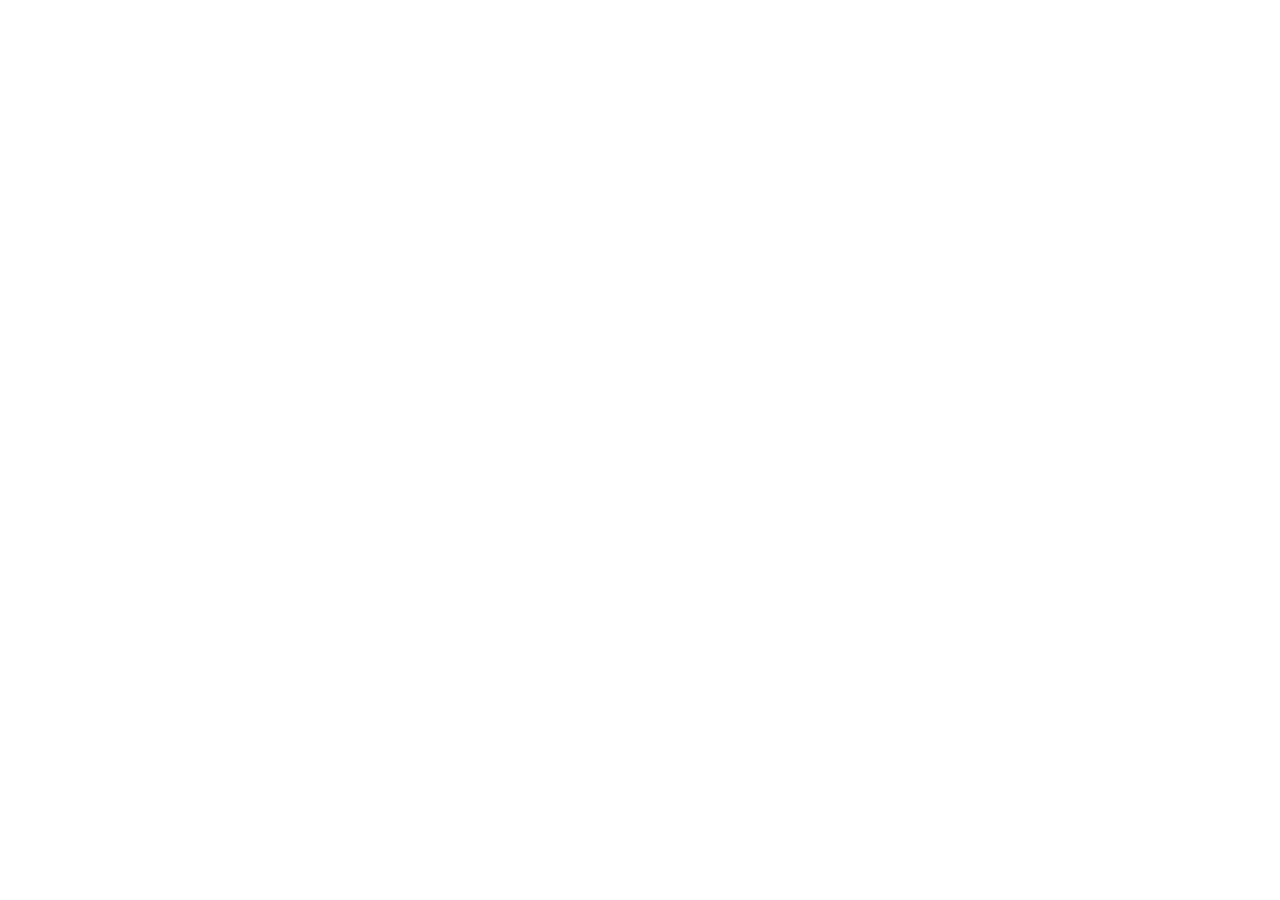
==== index.html @ f8de819e "Add files via upload" ====
<!doctype html>
<html lang="en">
  <head>
    <meta charset="UTF-8" />
    <meta name="viewport" content="width=device-width, initial-scale=1.0" />
    <meta name="theme-color" content="#351421" />
    <meta name="referrer" content="no-referrer" />
    <meta http-equiv="Content-Security-Policy" content="default-src 'self'; script-src 'self'; script-src-attr 'none'; style-src 'self' 'unsafe-inline'; img-src 'self' data: https://www.houseofchikankari.in https://lucknowichikan.com; connect-src 'self' https://noorang-tracking-api.rohitrajmeena864.chatgpt.site https://*.workers.dev; font-src 'self' data:; object-src 'none'; base-uri 'self'; form-action 'self'; frame-src 'none'; media-src 'none'; worker-src 'self'; manifest-src 'self'; upgrade-insecure-requests" />
    <meta name="description" content="NOORANG — premium ethnic wear with simple bundle pricing, free shipping and 14-day exchange support." />
    <meta name="color-scheme" content="light" />
    <meta name="apple-mobile-web-app-capable" content="yes" />
    <meta name="apple-mobile-web-app-status-bar-style" content="default" />
    <meta name="apple-mobile-web-app-title" content="NOORANG" />
    <meta property="og:type" content="website" />
    <meta property="og:title" content="NOORANG" />
    <meta property="og:description" content="Premium ethnic styles at simple bundle prices, with free shipping and 14-day exchange support." />
    <meta property="og:image" content="https://noorangofficial.github.io/Noorang/favicon.svg" />
    <meta property="og:url" content="https://noorangofficial.github.io/Noorang/" />
    <meta name="twitter:card" content="summary_large_image" />
    <title>NOORANG</title>
    <link rel="canonical" href="https://noorangofficial.github.io/Noorang/" />
    <link rel="icon" href="./favicon.svg" type="image/svg+xml" />
    <link rel="manifest" href="./manifest.webmanifest" />
    <link rel="preload" href="./hero-new-arrivals.webp" as="image" fetchpriority="high" />
    <script src="./security-guard.js"></script>
    <script src="./products-data.js"></script>
    <script src="./more-products-data.js"></script>
    <script src="./catalog-priority.js"></script>
    <script src="./tracking-config.js?v=2"></script>
    <script type="module" crossorigin src="./assets/entry-D2oOgf0o.js"></script>
    <link rel="stylesheet" crossorigin href="./assets/entry-BUBMx9mk.css">
    <link rel="stylesheet" href="./noorang-brand.css">
    <script defer src="./storefront-runtime.js?v=3"></script>
  </head>
  <body>
    <div id="root"></div>
  </body>
</html>
---- noorang-brand.css ----
.brand > span:first-child,
.brand > i:first-child {
  background: #f7eee7 url("./favicon.svg") center / cover no-repeat !important;
  border-color: transparent !important;
  color: transparent !important;
  box-shadow: 0 4px 14px rgba(53, 20, 33, 0.12);
}

.brand > b {
  letter-spacing: 0.16em !important;
}

.brand > small { display: none !important; }
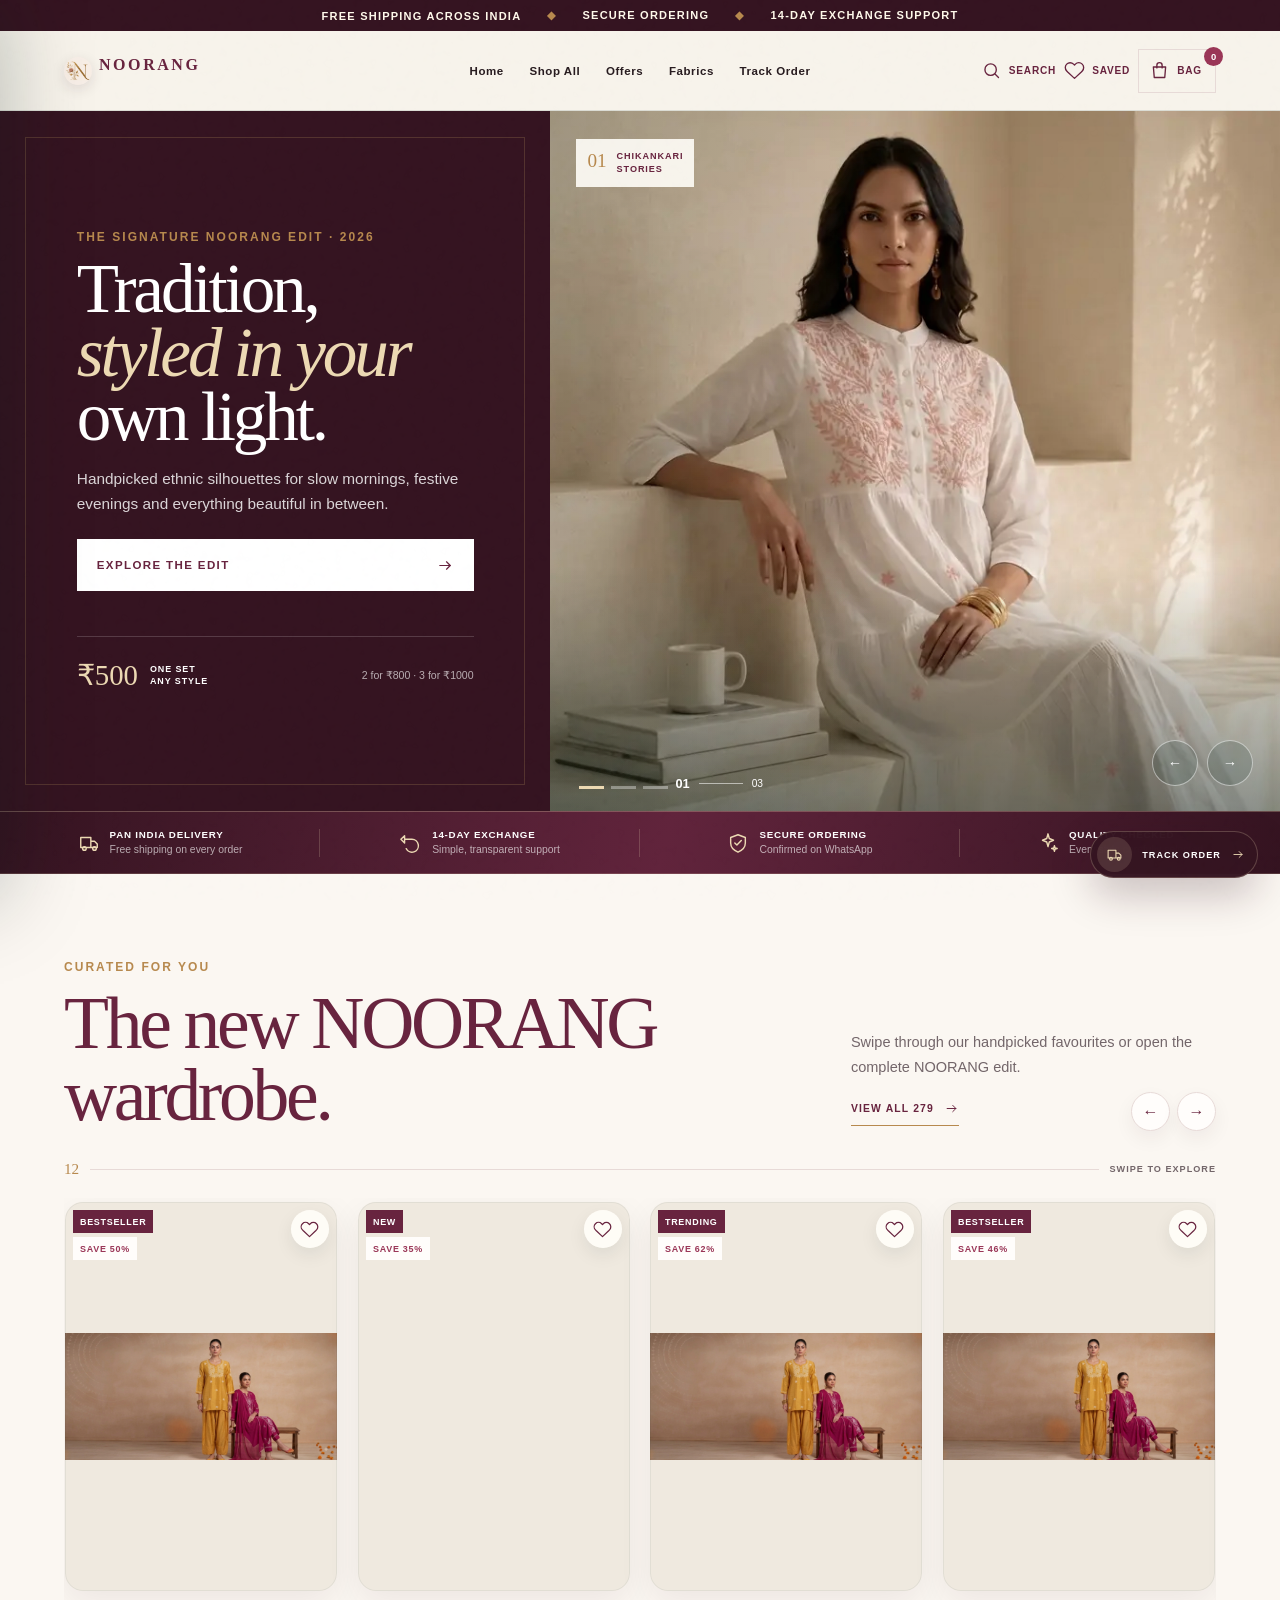
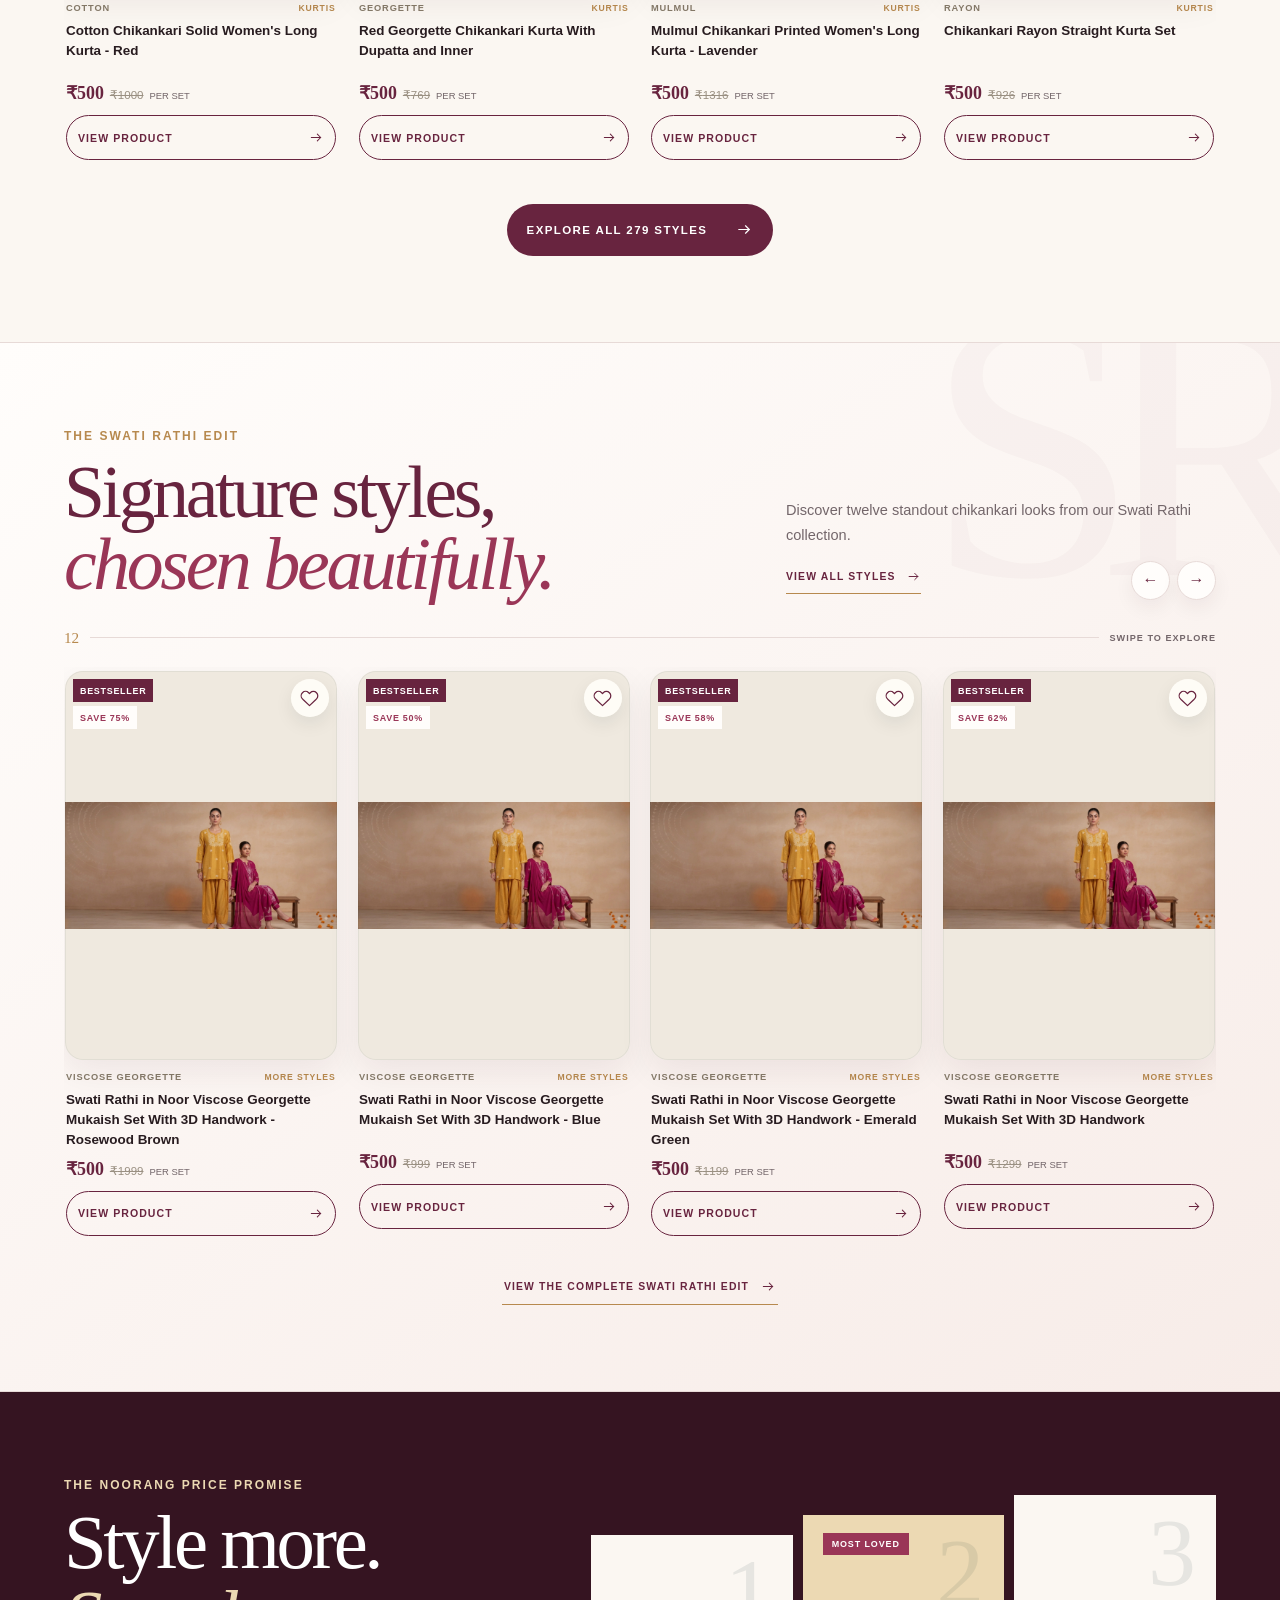
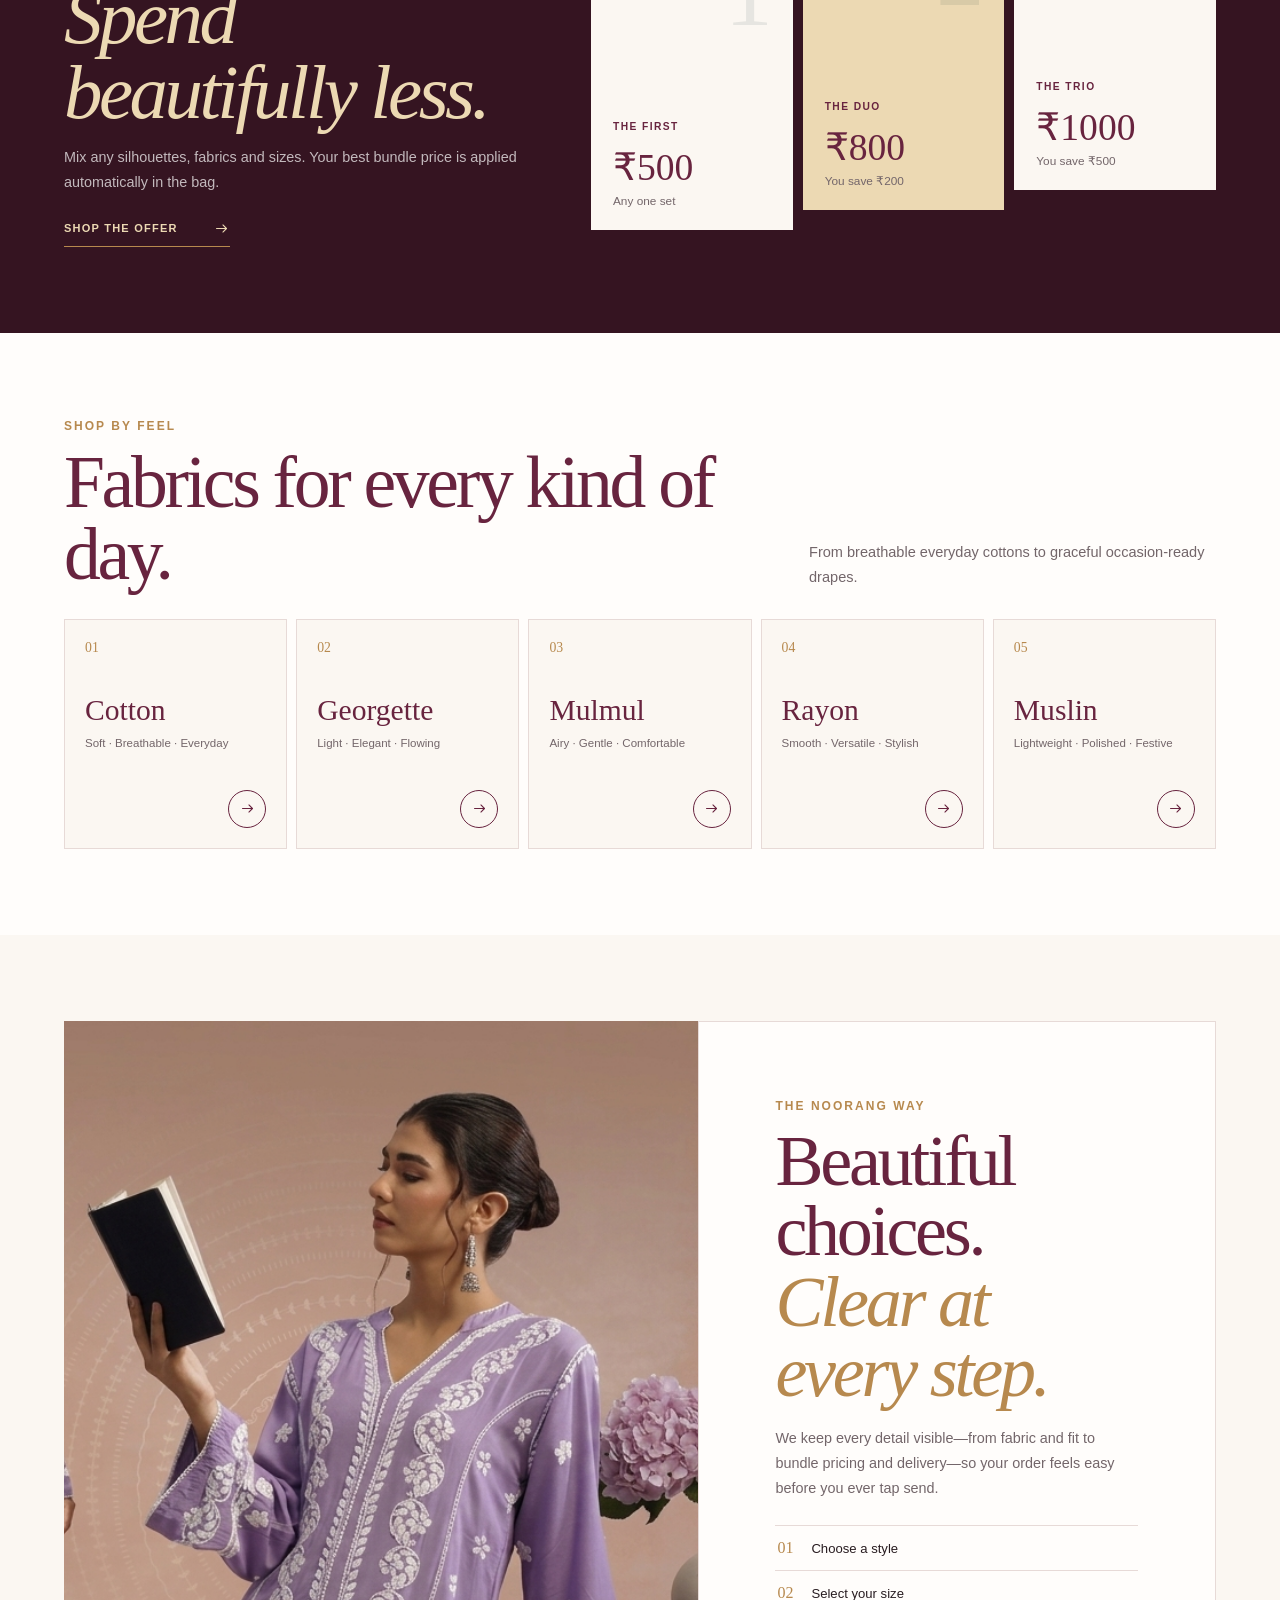
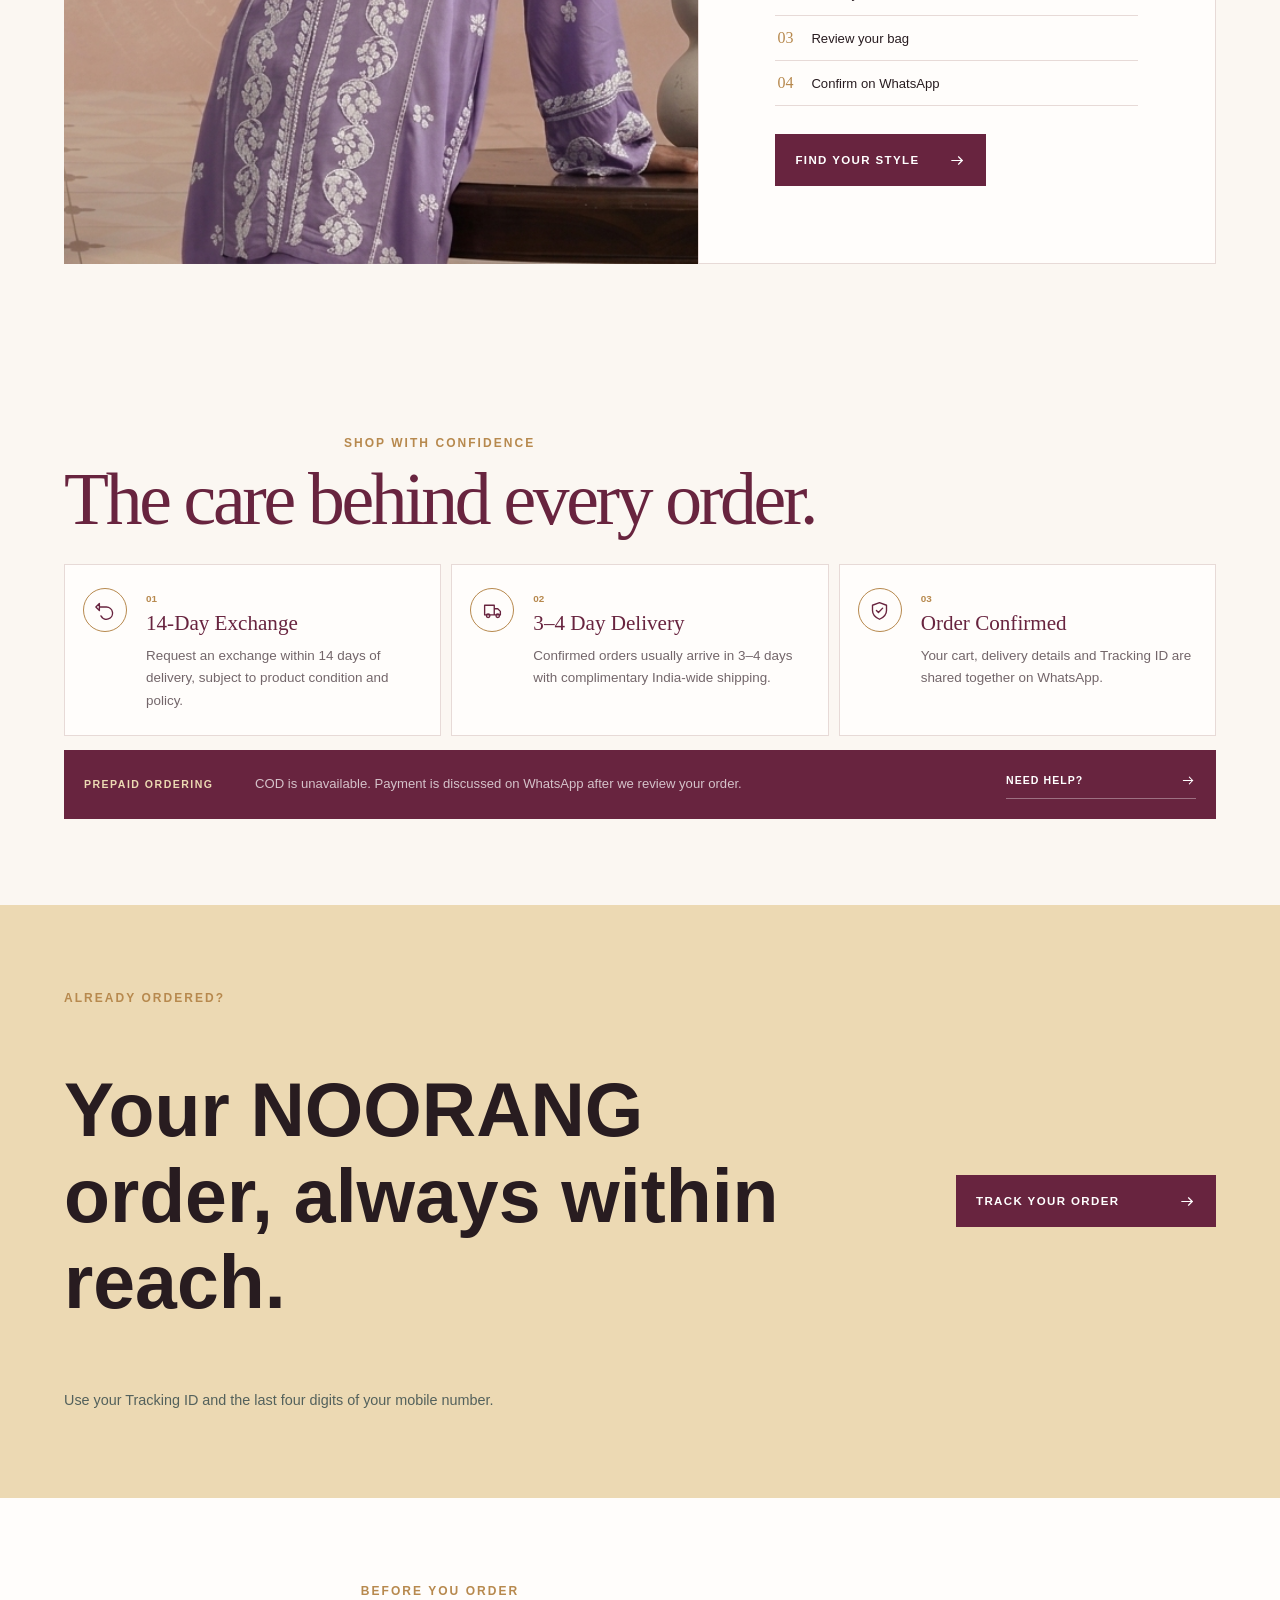
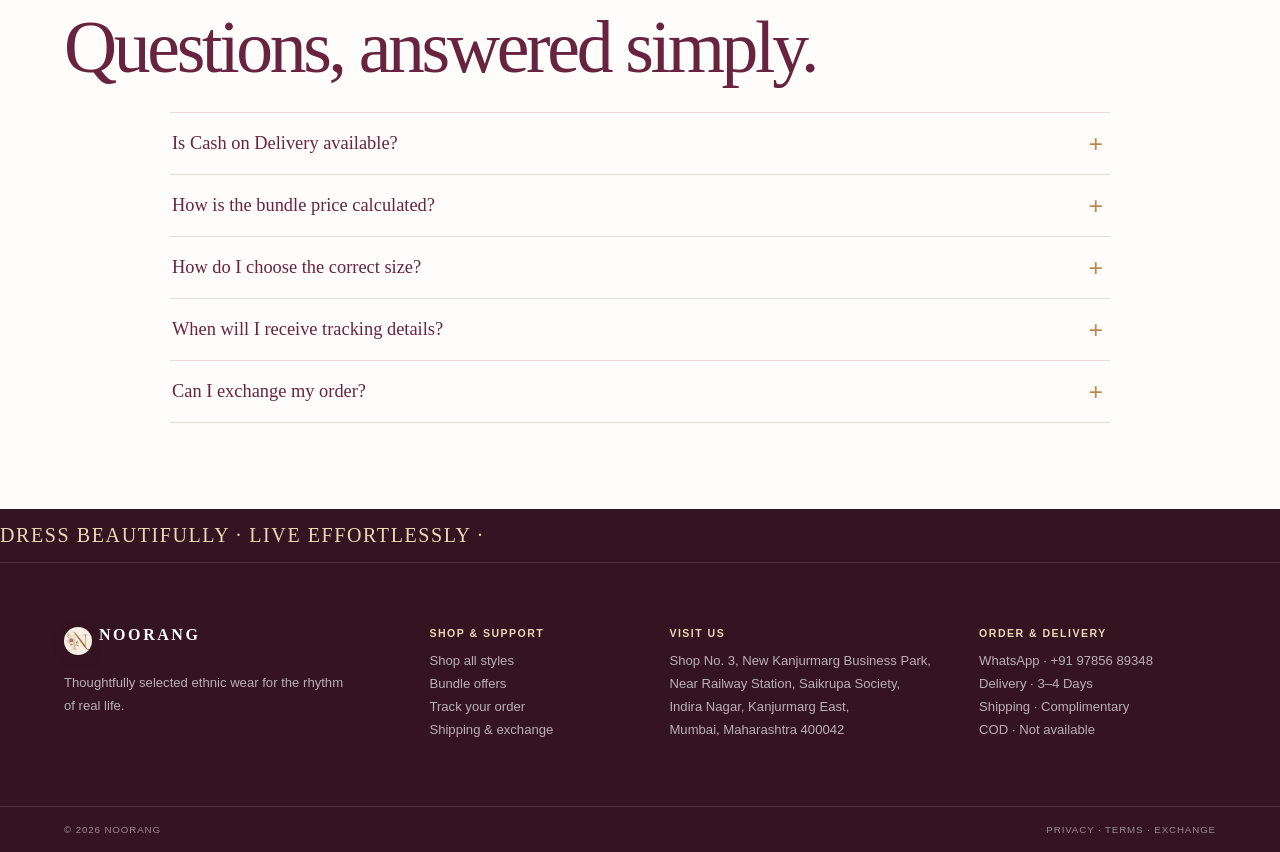
==== commit 4d109cb7: "Add files via upload" ====
--- a/index.html
+++ b/index.html
@@ -27,10 +27,10 @@
     <script src="./more-products-data.js"></script>
     <script src="./catalog-priority.js"></script>
     <script src="./tracking-config.js?v=2"></script>
-    <script type="module" crossorigin src="./assets/entry-D2oOgf0o.js"></script>
-    <link rel="stylesheet" crossorigin href="./assets/entry-BUBMx9mk.css">
+    <script type="module" crossorigin src="./entry-D2oOgf0o.js"></script>
+    <link rel="stylesheet" crossorigin href="./entry-BUBMx9mk.css">
     <link rel="stylesheet" href="./noorang-brand.css">
-    <script defer src="./storefront-runtime.js?v=3"></script>
+    <script defer src="./storefront-runtime.js?v=4"></script>
   </head>
   <body>
     <div id="root"></div>
--- a/entry-BUBMx9mk.css
+++ b/entry-BUBMx9mk.css
@@ -0,0 +1 @@
+:root{--ink:#281c20;--ink-soft:#73666a;--forest:#68243f;--forest-deep:#351421;--forest-light:#8b4861;--ivory:#fbf7f2;--ivory-deep:#f2e9e5;--paper:#fffdfb;--gold:#b7894e;--gold-light:#ecd9b3;--wine:#9a3657;--line:#e7dad7;--success:#3f745d;--shadow:0 24px 70px #35142121;--serif:"Iowan Old Style",Baskerville,"Palatino Linotype","Book Antiqua",Georgia,serif;--sans:Inter,"Avenir Next","Segoe UI",Roboto,Helvetica,Arial,sans-serif}*{box-sizing:border-box}html{scroll-behavior:smooth;scroll-padding-top:104px}body{background:var(--ivory);color:var(--ink);font-family:var(--sans);-webkit-font-smoothing:antialiased;margin:0;font-size:16px;overflow-x:hidden}body:before{content:"";pointer-events:none;opacity:.09;z-index:500;background-image:url("data:image/svg+xml,%3Csvg viewBox='0 0 120 120' xmlns='http://www.w3.org/2000/svg'%3E%3Cfilter id='n'%3E%3CfeTurbulence type='fractalNoise' baseFrequency='.85' numOctaves='2' stitchTiles='stitch'/%3E%3C/filter%3E%3Crect width='100%25' height='100%25' filter='url(%23n)' opacity='.08'/%3E%3C/svg%3E");position:fixed;inset:0}button,input,select,textarea{font:inherit}button,a,select{-webkit-tap-highlight-color:transparent;touch-action:manipulation}button{cursor:pointer}a{color:inherit;text-decoration:none}img{max-width:100%}.ui-icon{fill:none;stroke:currentColor;stroke-width:1.55px;stroke-linecap:round;stroke-linejoin:round;width:21px;height:21px}.eyebrow{color:var(--gold);letter-spacing:.17em;text-transform:uppercase;margin:0 0 13px;font-size:.75rem;font-weight:800}.announcement{background:var(--forest-deep);color:#fff9eb;letter-spacing:.11em;text-transform:uppercase;text-align:center;justify-content:center;align-items:center;min-height:31px;padding:5px 14px;font-size:.69rem;font-weight:700;display:flex}.announcement span:not(:first-child){display:none}.site-header{z-index:90;-webkit-backdrop-filter:blur(18px);backdrop-filter:blur(18px);background:#f7f3eaf2;border-bottom:1px solid #123a331f;grid-template-columns:1fr auto 1fr;align-items:center;height:68px;padding:0 13px;display:grid;position:sticky;top:0}.brand{width:max-content;color:var(--forest);grid-template-rows:auto auto;grid-template-columns:28px auto;justify-self:center;align-items:center;column-gap:7px;display:grid}.brand>span{border:1px solid var(--gold);width:28px;height:28px;font:400 1rem var(--serif);border-radius:50%;grid-row:1/3;place-items:center;display:grid}.brand>b{font:600 1rem/1 var(--serif);letter-spacing:.22em}.brand>small{letter-spacing:.27em;font-size:.41rem;font-weight:800;line-height:1.4}.desktop-nav{display:none}.header-actions{justify-self:end;align-items:center;gap:3px;display:flex}.header-icon{min-width:44px;min-height:44px;color:var(--forest);background:0 0;border:0;place-items:center;padding:0;display:grid;position:relative}.header-icon>span,.saved-button{display:none}.menu-button{justify-self:start}.bag-button>b,.saved-button>b{background:var(--wine);color:#fff;border-radius:999px;place-items:center;min-width:19px;height:19px;padding:0 4px;font-size:.59rem;display:grid;position:absolute;top:3px;right:0}.icon-close{border:1px solid var(--line);background:var(--paper);width:44px;height:44px;color:var(--forest);border-radius:50%;place-items:center;padding:0;font-size:1.75rem;line-height:1;display:grid;box-shadow:0 7px 22px #092c2717}.layer-shade{-webkit-backdrop-filter:blur(5px);backdrop-filter:blur(5px);background:#051a17b3;border:0;position:fixed;inset:0}.mobile-menu-panel{z-index:190;width:min(420px,92vw);height:100dvh;padding:23px 20px calc(22px + env(safe-area-inset-bottom));background:var(--ivory);flex-direction:column;transition:transform .34s cubic-bezier(.22,1,.36,1);display:flex;position:fixed;top:0;left:0;transform:translate(-105%);box-shadow:25px 0 80px #051a1740}.mobile-menu-panel.open{transform:none}.menu-shade{z-index:180}.menu-top{justify-content:space-between;align-items:center;display:flex}.menu-top .brand{justify-self:start;margin:0}.menu-kicker{color:var(--gold);letter-spacing:.16em;margin:54px 0 16px;font-size:.69rem;font-weight:800}.mobile-menu-panel nav{border-top:1px solid var(--line);display:grid}.mobile-menu-panel nav a{border-bottom:1px solid var(--line);min-height:60px;font:400 1.45rem var(--serif);justify-content:space-between;align-items:center;display:flex}.mobile-menu-panel nav a>b{font:700 .63rem var(--sans);color:#9c8f7d;letter-spacing:.12em}.menu-search{background:var(--forest);color:#fff;letter-spacing:.12em;border:0;justify-content:center;align-items:center;gap:11px;min-height:52px;margin-top:25px;font-size:.72rem;font-weight:800;display:flex}.menu-foot{color:var(--ink-soft);text-align:center;margin-top:auto;font-size:.72rem}.hero{background:var(--forest);min-height:680px;position:relative;overflow:hidden}.hero-visual{background:#8b7866;height:calc(100svh - 99px);min-height:630px;position:relative;overflow:hidden}.hero-slide{object-fit:cover;opacity:0;width:100%;height:100%;transition:opacity .75s,transform 5.6s;position:absolute;inset:0;transform:scale(1.04)}.hero-slide.active{opacity:1;transform:scale(1)}.hero-center{object-position:52% center}.hero-left{object-position:40% center}.hero-right{object-position:66% center}.hero-shade{background:linear-gradient(#041d190a 22%,#041d19d1 100%);position:absolute;inset:0}.hero-copy{z-index:3;color:#fff;position:absolute;bottom:49px;left:18px;right:18px}.hero-copy h1{font:400 clamp(2.65rem,12vw,4rem)/.93 var(--serif);letter-spacing:-.045em;margin:0}.hero-copy h1 em{color:var(--gold-light);font-weight:400}.hero-lead{color:#ffffffd1;max-width:480px;margin:18px 0 23px;font-size:.94rem;line-height:1.6}.primary-button{letter-spacing:.12em;text-transform:uppercase;background:0 0;border:1px solid #0000;justify-content:space-between;align-items:center;gap:28px;min-height:52px;padding:0 19px;font-size:.72rem;font-weight:800;display:inline-flex}.primary-button.light{color:var(--forest);background:#fff}.primary-button.dark{background:var(--forest);color:#fff}.primary-button .ui-icon{width:18px}.hero-price-note,.hero-arrow{display:none}.hero-dots{z-index:4;gap:7px;display:flex;position:absolute;bottom:22px;right:19px}.hero-dots button{background:#ffffff59;border:0;width:25px;height:3px;padding:0}.hero-dots button.active{background:var(--gold-light)}.hero-index,.hero-visual-label{display:none}.trust-strip{background:linear-gradient(105deg,var(--forest-deep),#61243c 52%,var(--forest-deep));color:#fff;border:0;grid-template-columns:repeat(4,minmax(0,1fr));margin:0;padding:14px 6px 13px;display:grid;position:relative}.trust-strip:before{content:"";pointer-events:none;border-top:1px solid #ecd9b347;border-bottom:1px solid #ecd9b32e;position:absolute;inset:0}.trust-strip article{text-align:center;flex-direction:column;justify-content:flex-start;align-items:center;gap:7px;min-width:0;padding:0 4px;display:flex;position:relative;border:0!important}.trust-strip article:not(:last-child):after{content:"";background:#ecd9b333;width:1px;position:absolute;top:5px;bottom:5px;right:0}.trust-strip .ui-icon{width:20px;height:20px;color:var(--gold-light);flex:none}.trust-strip b,.trust-strip span{display:block}.trust-strip b{letter-spacing:.08em;color:#fff;font-size:.56rem;line-height:1.25}.trust-strip span{color:#ffffffa3;margin-top:2px;font-size:.61rem;line-height:1.35}.tracking-access{background:var(--gold-light);gap:24px;display:grid}.tracking-access h2{max-width:760px;font-size:clamp(2.3rem,9vw,4.7rem)}.tracking-access>div>p:last-child{color:#53615c;max-width:630px;margin:17px 0 0;font-size:.9rem;line-height:1.7}.tracking-access .primary-button{background:var(--forest);color:#fff;width:100%}.catalog-intro{background:var(--forest-deep);color:#fff;grid-template-columns:1fr auto;align-content:end;gap:38px;min-height:330px;padding:54px clamp(18px,6vw,88px) 48px;display:grid;position:relative;overflow:hidden}.catalog-intro:after{content:"";pointer-events:none;border:1px solid #ecd9b32e;position:absolute;inset:22px}.catalog-back{z-index:2;color:var(--gold-light);letter-spacing:.12em;border-bottom:1px solid #ecd9b373;padding-bottom:5px;font-size:.61rem;font-weight:800;position:absolute;top:34px;left:clamp(18px,6vw,88px)}.catalog-intro>div{z-index:1;position:relative}.catalog-intro .eyebrow{color:var(--gold-light);margin-bottom:12px}.catalog-intro h1{font:400 clamp(2.6rem,5.7vw,5.7rem)/.91 var(--serif);letter-spacing:-.045em;margin:0}.catalog-intro h1 em{color:var(--gold-light);font-weight:400}.catalog-intro-note{background:#ffffff0a;border:1px solid #ecd9b33d;grid-template-columns:auto 1fr;align-items:center;gap:4px 13px;min-width:315px;padding:18px 20px;display:grid}.catalog-intro-note>b{font:400 3.15rem/.9 var(--serif);color:var(--gold-light);grid-row:1/3}.catalog-intro-note>span{letter-spacing:.1em;font-size:.58rem;font-weight:800;line-height:1.45}.catalog-intro-note>small{color:#ffffffad;letter-spacing:.05em;border-top:1px solid #ffffff24;grid-column:1/-1;margin-top:9px;padding-top:10px;font-size:.61rem}.section{padding:64px 13px}.section-heading{margin-bottom:29px;display:block}.section-heading h2,.offer h2,.editorial h2,.size-guide-sheet h2,.checkout-heading h2{font:400 clamp(2.25rem,10vw,4.6rem)/.98 var(--serif);letter-spacing:-.045em;color:var(--forest);margin:0}.section-heading>p{max-width:430px;color:var(--ink-soft);margin:14px 0 0;font-size:.91rem;line-height:1.7}.center-heading{text-align:center}.collection{background:var(--ivory)}.swati-collection{border-top:1px solid var(--line);border-bottom:1px solid var(--line);background:linear-gradient(145deg,var(--paper),#f7ece8);position:relative;overflow:hidden}.swati-collection:before{content:"SR";color:#68243f06;font:400 clamp(12rem,30vw,30rem)/1 var(--serif);letter-spacing:-.11em;pointer-events:none;position:absolute;top:-.23em;right:-.08em}.swati-collection>*{z-index:1;position:relative}.swati-collection .section-heading h2 em{color:var(--wine);font-weight:400}.swati-view-all{border-bottom:1px solid var(--gold);width:max-content;color:var(--forest);letter-spacing:.11em;align-items:center;gap:11px;margin:27px auto 0;padding:0 2px 7px;font-size:.65rem;font-weight:800;display:flex}.swati-view-all .ui-icon{width:16px;transition:transform .25s}.catalog-collection{padding-top:48px}.catalog-page .catalog-tools{position:sticky;top:76px}.home-collection-rule{color:var(--gold);align-items:center;gap:11px;margin:0 0 20px;display:flex}.home-collection-rule>span{font:400 .95rem var(--serif)}.home-collection-rule>i{background:var(--line);flex:1;height:1px}.home-collection-rule>b{letter-spacing:.11em;color:var(--ink-soft);font-size:.57rem}.collection-heading-aside{gap:13px;display:grid}.collection-heading-aside>p{max-width:430px;color:var(--ink-soft);margin:0;font-size:.91rem;line-height:1.7}.collection-controls{justify-content:space-between;align-items:center;gap:18px;display:flex}.collection-view-all{border-bottom:1px solid var(--gold);color:var(--forest);letter-spacing:.11em;white-space:nowrap;align-items:center;gap:10px;padding-bottom:6px;font-size:.65rem;font-weight:800;display:inline-flex}.collection-view-all .ui-icon{width:15px;transition:transform .25s}.rail-arrows{gap:7px;display:flex}.rail-arrows button{border:1px solid var(--line);background:var(--paper);width:39px;height:39px;color:var(--forest);border-radius:50%;place-items:center;padding:0;font-size:1rem;transition:transform .25s,background-color .25s,color .25s,border-color .25s;display:grid;box-shadow:0 8px 20px #3514210f}.catalog-tools{z-index:20;border:1px solid var(--line);background:#fffdf8f0;grid-template-columns:repeat(3,1fr);gap:8px;padding:9px;display:grid;position:relative;box-shadow:0 13px 38px #092c270f}.catalog-tools label{gap:6px;min-width:0;display:grid;position:relative}.catalog-tools .search-field{grid-column:1/-1}.catalog-tools label>span{letter-spacing:.1em;color:#766d60;font-size:.58rem;font-weight:800}.catalog-tools input,.catalog-tools select{border:1px solid var(--line);width:100%;height:47px;color:var(--ink);background:#fff;border-radius:0;outline:0;padding:0 9px;font-size:.76rem}.catalog-tools input{padding-right:44px;font-size:.9rem}.catalog-tools input:focus,.catalog-tools select:focus{border-color:var(--forest);box-shadow:0 0 0 3px #123a3314}.search-field i{color:var(--forest);position:absolute;bottom:12px;right:12px}.search-field i .ui-icon{width:20px}.catalog-summary{color:var(--ink-soft);letter-spacing:.09em;text-transform:uppercase;justify-content:space-between;align-items:center;gap:15px;margin:16px 2px;font-size:.66rem;font-weight:700;display:flex}.catalog-summary button{border:0;border-bottom:1px solid var(--forest);color:var(--forest);letter-spacing:.09em;background:0 0;padding:3px 0;font-size:.64rem;font-weight:800}.product-grid{grid-template-columns:repeat(2,minmax(0,1fr));gap:25px 9px;display:grid}.home-product-rail{overscroll-behavior-inline:contain;scroll-snap-type:x mandatory;scrollbar-width:none;gap:11px;margin-right:-13px;padding:4px 13px 13px 1px;scroll-padding-inline:1px;display:flex;overflow-x:auto}.home-product-rail::-webkit-scrollbar{display:none}.home-product-rail .product-card{scroll-snap-align:start;scroll-snap-stop:normal;flex:0 0 calc(48.7805% - 7.31707px)}.product-card{background:0 0;min-width:0;position:relative}.product-media{aspect-ratio:3/4.3;background:var(--ivory-deep);border:0;border-radius:18px;width:100%;padding:0;display:block;position:relative;overflow:hidden;box-shadow:0 12px 34px #35142112}.product-media:after{content:"";pointer-events:none;border-radius:18px;position:absolute;inset:0;box-shadow:inset 0 0 0 1px #123a330f}.product-media>img{object-fit:contain;background:#efe9df;width:100%;height:100%;transition:transform .65s cubic-bezier(.22,1,.36,1);display:block}.product-badge,.sale-badge{z-index:2;letter-spacing:.08em;text-transform:uppercase;align-items:center;min-height:23px;padding:0 7px;font-size:.56rem;font-weight:800;display:inline-flex;position:absolute;top:8px}.product-badge{background:var(--forest);color:#fff;left:8px}.sale-badge{background:var(--paper);color:var(--wine);top:35px;left:8px}.quick-view{display:none}.favourite-button{z-index:5;width:38px;height:38px;color:var(--forest);background:#fffdf8f0;border:0;border-radius:50%;place-items:center;padding:0;display:grid;position:absolute;top:8px;right:8px;box-shadow:0 7px 18px #092c2714}.favourite-button .ui-icon{width:19px}.favourite-button.active{background:var(--wine);color:#fff}.favourite-button.active .ui-icon{fill:currentColor}.product-copy{padding:12px 1px 0}.product-meta{color:#857a69;letter-spacing:.09em;text-transform:uppercase;justify-content:space-between;align-items:center;gap:5px;font-size:.58rem;font-weight:800;display:flex}.product-meta b{text-overflow:ellipsis;white-space:nowrap;max-width:52%;color:var(--gold);font-size:.54rem;overflow:hidden}.product-copy h3{min-height:53px;margin:8px 0;font-size:.84rem;line-height:1.48}.product-price{flex-wrap:wrap;align-items:baseline;gap:6px;display:flex}.product-price strong{font:600 1.12rem var(--serif);color:var(--forest)}.product-price del{color:#9a9082;font-size:.72rem}.product-price span{color:var(--ink-soft);text-transform:uppercase;font-size:.59rem}.view-details{border:1px solid var(--forest);width:100%;min-height:45px;color:var(--forest);letter-spacing:.1em;background:0 0;border-radius:999px;justify-content:space-between;align-items:center;margin-top:11px;padding:0 11px;font-size:.66rem;font-weight:800;display:flex}.view-details .ui-icon{width:16px}.view-details:active{background:var(--forest);color:#fff}.primary-button.center{width:100%;margin:30px auto 0;display:flex}.view-all-link{border-radius:999px}.empty-state{text-align:center;border:1px solid var(--line);background:var(--paper);place-content:center;justify-items:center;min-height:300px;display:grid}.empty-state .ui-icon{width:32px;height:32px;color:var(--gold)}.empty-state b{font:400 1.75rem var(--serif);margin-top:16px}.empty-state span{color:var(--ink-soft);margin:8px 0 20px;font-size:.88rem}.empty-state button{background:var(--forest);color:#fff;letter-spacing:.1em;border:0;min-height:46px;padding:0 18px;font-size:.68rem;font-weight:800}.catalog-pager{background:var(--paper);border:1px solid #68243f1c;border-radius:999px;grid-template-columns:auto minmax(0,1fr) auto;align-items:center;gap:9px;width:min(650px,100%);margin:38px auto 0;padding:8px 10px;display:grid;box-shadow:0 15px 42px #35142114}.catalog-pager button{color:var(--forest);background:0 0;border:0;place-items:center;padding:0;display:grid}.catalog-pager button:disabled{opacity:.28;cursor:not-allowed}.pager-edge{letter-spacing:.1em;grid-auto-flow:column;gap:8px;min-width:86px;min-height:43px;font-weight:800;border-radius:999px!important;font-size:.58rem!important}.pager-edge span{font:400 1.55rem/1 var(--serif)}.pager-edge b{font-size:inherit}.pager-numbers{justify-content:center;align-items:center;gap:4px;min-width:0;display:flex}.pager-number{width:40px;height:40px;transition:transform .22s,background-color .22s,color .22s,box-shadow .22s;font:700 .74rem var(--sans)!important;border-radius:50%!important}.pager-number.active{background:var(--forest);color:#fff;box-shadow:0 8px 20px #68243f38}.catalog-service-strip{border-block:1px solid var(--line);background:var(--paper);grid-template-columns:repeat(4,1fr);display:grid}.catalog-service-strip>span{border-right:1px solid var(--line);min-height:76px;color:var(--forest);justify-content:center;align-items:center;gap:10px;display:flex}.catalog-service-strip>span:last-child{border-right:0}.catalog-service-strip .ui-icon{width:19px;color:var(--gold)}.catalog-service-strip b{letter-spacing:.09em;font-size:.58rem}.offer{background:var(--forest-deep);color:#fff;overflow:hidden}.offer .eyebrow{color:var(--gold-light)}.offer h2{color:#fff;font-size:clamp(2.45rem,11vw,4.8rem)}.offer h2 em{color:var(--gold-light);font-weight:400}.offer-heading>p:last-of-type{color:#ffffffb3;max-width:500px;font-size:.9rem;line-height:1.75}.offer-heading>a{border-bottom:1px solid var(--gold);color:var(--gold-light);letter-spacing:.11em;align-items:center;gap:35px;margin:8px 0 32px;padding-bottom:7px;font-size:.69rem;font-weight:800;display:inline-flex}.offer-heading>a .ui-icon{width:17px}.offer-cards{scroll-snap-type:x mandatory;scrollbar-width:none;gap:10px;margin:0 -13px;padding:0 13px 10px;display:flex;overflow-x:auto}.offer-cards::-webkit-scrollbar{display:none}.offer-cards article{background:var(--ivory);min-height:230px;color:var(--forest);scroll-snap-align:start;flex-direction:column;flex:0 0 72%;justify-content:flex-end;padding:22px;display:flex;position:relative}.offer-cards article>span{letter-spacing:.14em;font-size:.64rem;font-weight:800}.offer-cards article>b{font:400 6rem/.9 var(--serif);color:#123a3317;position:absolute;top:15px;right:20px}.offer-cards article>strong{font:500 2.35rem var(--serif);margin-top:13px}.offer-cards article>small{color:var(--ink-soft);margin-top:5px;font-size:.74rem}.offer-cards .popular{background:var(--gold-light)}.offer-cards i{background:var(--wine);color:#fff;letter-spacing:.1em;padding:6px 9px;font-size:.56rem;font-style:normal;font-weight:800;position:absolute;top:18px;left:20px}.fabrics{background:var(--paper);overflow:hidden}.fabric-rail{scroll-snap-type:x mandatory;scrollbar-width:none;gap:9px;margin:0 -13px;padding:0 13px 11px;display:flex;overflow-x:auto}.fabric-rail::-webkit-scrollbar{display:none}.fabric-rail button{border:1px solid var(--line);background:var(--ivory);min-height:170px;color:var(--forest);text-align:left;scroll-snap-align:start;flex:0 0 78%;grid-template-columns:auto 1fr auto;align-items:end;gap:17px;padding:20px;display:grid}.fabric-rail button>span{font:400 .86rem var(--serif);color:var(--gold);align-self:start}.fabric-rail button div{gap:8px;display:grid}.fabric-rail button b{font:400 1.85rem var(--serif)}.fabric-rail button small{color:var(--ink-soft);font-size:.72rem;line-height:1.5}.fabric-rail button i{border:1px solid var(--forest);border-radius:50%;place-items:center;width:38px;height:38px;display:grid}.fabric-rail button i .ui-icon{width:17px}.editorial{background:var(--ivory)}.editorial-image{background:var(--ivory-deep);min-height:390px;overflow:hidden}.editorial-image img{object-fit:cover;object-position:40% center;width:100%;height:100%;min-height:390px;display:block}.editorial-copy{background:var(--paper);border:1px solid var(--line);padding:34px 20px}.editorial h2{font-size:clamp(2.35rem,10vw,4.5rem)}.editorial h2 em{color:var(--gold);font-weight:400}.editorial-copy>p:not(.eyebrow){color:var(--ink-soft);margin:18px 0 24px;font-size:.9rem;line-height:1.75}.promise-list{border-top:1px solid var(--line);margin-bottom:28px;display:grid}.promise-list span{border-bottom:1px solid var(--line);grid-template-columns:34px 1fr;align-items:center;padding:13px 2px;display:grid}.promise-list b{font:400 1rem var(--serif);color:var(--gold)}.promise-list i{font-size:.82rem;font-style:normal}.editorial-copy .primary-button{width:100%}.policies{background:var(--ivory)}.policy-grid{gap:10px;display:grid}.policy-grid article{border:1px solid var(--line);background:var(--paper);grid-template-columns:48px 1fr;gap:15px;padding:23px 18px;display:grid}.policy-grid article>span{border:1px solid var(--gold);width:44px;height:44px;color:var(--forest);border-radius:50%;place-items:center;display:grid}.policy-grid article>span .ui-icon{width:21px}.policy-grid article small{color:var(--gold);font-size:.62rem;font-weight:800}.policy-grid h3{font:400 1.32rem var(--serif);color:var(--forest);margin:5px 0 9px}.policy-grid p{color:var(--ink-soft);margin:0;font-size:.84rem;line-height:1.65}.cod-note{background:var(--forest);color:#fff;gap:11px;margin-top:13px;padding:20px;display:grid}.cod-note>b{color:var(--gold-light);letter-spacing:.14em;font-size:.66rem}.cod-note p{color:#ffffffb8;margin:0;font-size:.82rem;line-height:1.65}.cod-note a{color:#fff;letter-spacing:.1em;border-top:1px solid #ffffff2b;justify-content:space-between;align-items:center;padding-top:10px;font-size:.66rem;font-weight:800;display:flex}.cod-note a .ui-icon{width:16px}.faq{background:var(--paper)}.faq-list{border-top:1px solid var(--line);max-width:940px;margin:auto}.faq-list details{border-bottom:1px solid var(--line)}.faq-list summary{cursor:pointer;font:400 1.15rem var(--serif);color:var(--forest);padding:20px 42px 20px 2px;list-style:none;position:relative}.faq-list summary::-webkit-details-marker{display:none}.faq-list summary:after{content:"+";font:300 1.55rem var(--sans);color:var(--gold);position:absolute;top:50%;right:7px;transform:translateY(-50%)}.faq-list details[open] summary:after{content:"−"}.faq-list details p{color:var(--ink-soft);margin:0;padding:0 32px 20px 2px;font-size:.85rem;line-height:1.7}footer{background:var(--forest-deep);color:#fff}.footer-top{border-bottom:1px solid #ffffff1f;padding:15px 0;overflow:hidden}.footer-top p{width:max-content;color:var(--gold-light);font:400 1.25rem var(--serif);letter-spacing:.08em;margin:0;animation:18s linear infinite marquee}@keyframes marquee{to{transform:translate(-35%)}}.footer-grid{gap:31px;padding:48px 19px;display:grid}.mobile-footer{display:none}.light-brand{color:#fff;justify-self:start;margin-bottom:17px}.footer-grid h3{color:var(--gold-light);letter-spacing:.14em;margin:0 0 11px;font-size:.66rem}.footer-grid p{color:#ffffffa8;margin:0;font-size:.82rem;line-height:1.75}.footer-grid>div:first-child>p{max-width:280px}.copyright{padding:17px 19px calc(87px + env(safe-area-inset-bottom));color:#ffffff80;letter-spacing:.09em;border-top:1px solid #ffffff1f;flex-direction:column;gap:7px;font-size:.61rem;display:flex}.mobile-bottom-nav{z-index:160;width:min(520px,100% - 18px);padding:6px 5px calc(5px + env(safe-area-inset-bottom));-webkit-backdrop-filter:blur(20px);backdrop-filter:blur(20px);background:#fffdfbf5;border:1px solid #68243f1f;border-radius:24px;grid-template-columns:repeat(5,minmax(0,1fr));display:grid;position:fixed;bottom:8px;left:50%;transform:translate(-50%);box-shadow:0 16px 44px #3514212e}.mobile-bottom-nav a,.mobile-bottom-nav button{color:#776b6f;background:0 0;border:0;flex-direction:column;justify-content:center;align-items:center;gap:3px;min-width:0;min-height:49px;padding:0;transition:color .22s,transform .22s;display:flex;position:relative}.mobile-bottom-nav .nav-icon{place-items:center;width:24px;height:22px;display:grid}.mobile-bottom-nav .nav-icon .ui-icon{width:20px;height:20px}.mobile-bottom-nav small{letter-spacing:.08em;font-size:.5rem;font-weight:800}.mobile-bottom-nav a.active,.mobile-bottom-nav button.active{color:var(--wine)}.mobile-bottom-nav a.active:not(.nav-shop):after,.mobile-bottom-nav button.active:after{content:"";background:var(--gold);border-radius:50%;width:4px;height:4px;position:absolute;bottom:0}.mobile-bottom-nav .nav-shop{color:var(--forest);margin-top:-25px}.mobile-bottom-nav .nav-shop .nav-icon{border:6px solid var(--ivory);background:var(--forest);color:#fff;border-radius:50%;width:54px;height:54px;box-shadow:0 11px 27px #35142147}.mobile-bottom-nav .nav-shop .nav-icon .ui-icon{width:21px;height:21px}.mobile-bottom-nav .nav-shop small{color:var(--forest);margin-top:1px}.mobile-bottom-nav .nav-shop.active .nav-icon{background:var(--wine);box-shadow:0 12px 30px #9a365754}.mobile-bottom-nav b{background:var(--wine);color:#fff;border-radius:999px;place-items:center;min-width:17px;height:17px;padding:0 4px;font-size:.54rem;display:grid;position:absolute;top:0;right:14%;box-shadow:0 3px 9px #35142133}.tracking-pill{z-index:165;color:#fff;-webkit-backdrop-filter:blur(18px);backdrop-filter:blur(18px);background:#351421f5;border:1px solid #ecd9b33d;border-radius:999px;align-items:center;gap:10px;min-height:46px;padding:5px 8px 5px 6px;transition:transform .2s,box-shadow .2s;display:flex;position:fixed;bottom:22px;right:22px;box-shadow:0 16px 40px #35142140}.tracking-pill:hover{transform:translateY(-2px);box-shadow:0 19px 44px #3514214d}.tracking-pill>span{width:35px;height:35px;color:var(--gold-light);background:#ecd9b324;border-radius:50%;place-items:center;display:grid}.tracking-pill>span .ui-icon{width:17px}.tracking-pill>b{letter-spacing:.115em;white-space:nowrap;font-size:.57rem}.tracking-pill>.ui-icon{width:14px;color:var(--gold-light);margin-right:4px}.modal-layer{z-index:210;-webkit-backdrop-filter:blur(6px);backdrop-filter:blur(6px);background:#051a17c2;justify-content:center;align-items:flex-end;padding:0;display:flex;position:fixed;inset:0}.product-sheet{background:var(--paper);width:100%;max-height:96dvh;box-shadow:var(--shadow);border-radius:22px 22px 0 0;flex-direction:column;display:flex;position:relative;overflow:hidden}.product-sheet-bar{border-bottom:1px solid var(--line);-webkit-backdrop-filter:blur(16px);backdrop-filter:blur(16px);background:#fffdf8f5;flex:0 0 57px;justify-content:space-between;align-items:center;height:57px;padding:0 12px 0 16px;display:flex}.product-sheet-bar>span{gap:1px;display:grid}.product-sheet-bar>span b{font:500 .92rem var(--serif);letter-spacing:.21em;color:var(--forest)}.product-sheet-bar>span small{letter-spacing:.16em;color:var(--gold);font-size:.43rem;font-weight:800}.product-sheet-actions{align-items:center;gap:7px;display:flex}.product-sheet-save,.product-sheet-actions .icon-close{border:1px solid var(--line);background:var(--paper);width:39px;height:39px;color:var(--forest);border-radius:50%;place-items:center;padding:0;display:grid}.product-sheet-save .ui-icon{width:17px}.product-sheet-save.active{border-color:var(--wine);background:var(--wine);color:#fff}.product-sheet-actions .icon-close{font-size:1.35rem}.product-sheet-content{min-height:0;overflow:auto}.product-gallery{background:#eee8df;height:min(47svh,440px);min-height:325px;padding-bottom:61px;position:relative;overflow:hidden}.gallery-stage{width:100%;height:100%}.gallery-stage>img{object-fit:contain;background:#eee8df;width:100%;height:100%;display:block}.gallery-badge{z-index:3;min-height:25px;color:var(--wine);letter-spacing:.08em;text-transform:uppercase;background:#fffdf8e6;border-radius:999px;align-items:center;padding:0 9px;font-size:.51rem;font-weight:800;display:flex;position:absolute;top:12px;left:12px;box-shadow:0 7px 20px #35142117}.gallery-arrow{z-index:3;width:40px;height:40px;color:var(--forest);background:#fffdf8eb;border:1px solid #68243f1f;border-radius:50%;place-items:center;padding:0;font-size:.9rem;display:grid;position:absolute;top:43%;transform:translateY(-50%);box-shadow:0 8px 22px #35142114}.gallery-prev{left:11px}.gallery-next{right:11px}.gallery-count{color:#fff;letter-spacing:.1em;background:#351421e0;border-radius:999px;padding:6px 9px;font-size:.53rem;position:absolute;bottom:68px;right:12px}.thumbnails{scrollbar-width:none;gap:6px;display:flex;position:absolute;bottom:7px;left:56px;right:8px;overflow-x:auto}.thumbnails::-webkit-scrollbar{display:none}.thumbnails button{background:#fff;border:1px solid #0000;border-radius:8px;flex:0 0 42px;width:42px;height:51px;padding:2px;overflow:hidden}.thumbnails button.active{border-color:var(--wine);box-shadow:0 4px 13px #35142121}.thumbnails img{object-fit:cover;width:100%;height:100%;display:block}.product-details{background:var(--paper);flex-direction:column;display:flex}.detail-scroll{padding:22px 15px 19px}.product-details .eyebrow{color:var(--gold);margin:0 0 7px;font-size:.58rem}.product-details h2{font:400 1.75rem/1.06 var(--serif);letter-spacing:-.025em;color:var(--forest);margin:0 0 10px}.product-description{color:var(--ink-soft);margin:0 0 15px;font-size:.86rem;line-height:1.65}.modal-price{flex-wrap:wrap;align-items:baseline;gap:9px;padding:0 0 14px;display:flex}.modal-price>b{font:600 1.75rem var(--serif);color:var(--forest)}.modal-price del{color:#9b9183;font-size:.83rem}.modal-price>span{color:var(--wine);background:#efe2e3;border-radius:999px;padding:5px 7px;font-size:.58rem;font-weight:800}.modal-price>small{width:100%;color:var(--ink-soft);text-transform:uppercase;font-size:.62rem}.product-offer-bar{background:var(--forest);color:#fff;border-radius:16px;gap:11px;margin:0 0 15px;padding:14px;display:grid;box-shadow:0 11px 30px #092c271f}.product-offer-bar>p{justify-content:space-between;align-items:center;gap:12px;margin:0;display:flex}.product-offer-bar>p span{color:var(--gold-light);letter-spacing:.11em;font-size:.53rem;font-weight:800}.product-offer-bar>p b{font:400 .89rem var(--serif)}.product-offer-bar>div{border-top:1px solid #ffffff24;grid-template-columns:repeat(3,1fr);display:grid}.product-offer-bar>div>span{text-align:center;border-right:1px solid #ffffff24;gap:3px;padding:10px 7px 0;display:grid}.product-offer-bar>div>span:last-child{border-right:0}.product-offer-bar small{color:#ffffff9e;letter-spacing:.09em;font-size:.48rem;font-weight:800}.product-offer-bar>div b{font:500 1.05rem var(--serif);color:#fff}.detail-facts{border-block:1px solid var(--line);grid-template-columns:repeat(3,1fr);margin-bottom:15px;display:grid}.detail-facts>span{border-right:1px solid var(--line);min-width:0;color:var(--ink-soft);justify-items:center;gap:3px;padding:12px 3px;display:grid}.detail-facts>span:last-child{border-right:0}.detail-facts .ui-icon{width:19px;color:var(--gold);margin-bottom:2px}.detail-facts small{letter-spacing:.1em;color:#998f81;font-size:.46rem;font-weight:800}.detail-facts b{max-width:100%;color:var(--forest);text-overflow:ellipsis;white-space:nowrap;font-size:.63rem;overflow:hidden}.size-card{background:#faf4f0;border:1px solid #68243f1a;border-radius:16px;margin-top:2px;padding:14px}.size-card+.product-offer-bar{margin-top:14px}.size-header{justify-content:space-between;align-items:end;gap:15px;margin:0 0 11px;display:flex}.size-header>div{gap:4px;display:grid}.size-header span{letter-spacing:.1em;font-size:.67rem;font-weight:800}.size-header small{color:var(--ink-soft);font-size:.69rem}.size-header button{border:0;border-bottom:1px solid var(--forest);min-height:34px;color:var(--forest);letter-spacing:.08em;background:0 0;padding:0 4px;font-size:.55rem;font-weight:800}.size-chips{grid-template-columns:repeat(5,minmax(0,1fr));gap:7px;display:grid}.size-chips button{height:41px;color:var(--forest);background:#fff;border:1px solid #68243f2b;border-radius:8px;padding:0;font-size:.66rem;font-weight:700}.size-chips button.active{border-color:var(--wine);background:var(--wine);color:#fff;box-shadow:0 6px 16px #68243f2e}.size-chips.has-error{background:#f8e8ea;border-radius:10px;outline:1px solid #7a2f4240;padding:6px}.size-error{color:var(--wine);margin:6px 0 0;font-size:.72rem;font-weight:700}.product-assurances{border-top:1px solid var(--line);margin-top:14px}.product-assurances details{border-bottom:1px solid var(--line)}.product-assurances summary{color:var(--forest);letter-spacing:.055em;cursor:pointer;justify-content:space-between;align-items:center;gap:14px;padding:13px 2px;font-size:.67rem;font-weight:800;list-style:none;display:flex}.product-assurances summary::-webkit-details-marker{display:none}.product-assurances summary span{font:300 1.05rem var(--sans);color:var(--gold)}.product-assurances details[open] summary span{transform:rotate(45deg)}.product-assurances p{color:var(--ink-soft);margin:0;padding:0 2px 13px;font-size:.69rem;line-height:1.55}.detail-trust{background:var(--ivory);border-radius:12px;justify-content:center;align-items:center;gap:10px;margin-top:13px;padding:12px;display:flex}.detail-trust .ui-icon{color:var(--gold)}.detail-trust span,.detail-trust b,.detail-trust small{display:block}.detail-trust b{font-size:.7rem}.detail-trust small{color:var(--ink-soft);margin-top:3px;font-size:.62rem}.product-related{border-top:1px solid var(--line);gap:10px;margin-top:17px;padding-top:15px;display:grid}.product-related>div:first-child{justify-content:space-between;align-items:baseline;gap:12px;display:flex}.product-related>div:first-child small{color:var(--gold);letter-spacing:.1em;font-size:.49rem;font-weight:800}.product-related>div:first-child b{font:400 1rem var(--serif);color:var(--forest)}.product-related>div:last-child{grid-template-columns:repeat(3,minmax(0,1fr));gap:7px;display:grid}.product-related button{border:1px solid var(--line);background:var(--paper);min-width:0;color:var(--ink);text-align:left;border-radius:9px;grid-template-rows:auto auto;grid-template-columns:38px minmax(0,1fr);align-items:center;gap:2px 7px;padding:6px;display:grid}.product-related button>span{background:var(--ivory-deep);border-radius:6px;grid-row:1/3;width:38px;height:49px;overflow:hidden}.product-related button img{object-fit:cover;width:100%;height:100%;display:block}.product-related button small{text-overflow:ellipsis;white-space:nowrap;align-self:end;font-size:.52rem;line-height:1.25;overflow:hidden}.product-related button>b{color:var(--wine);font:600 .7rem var(--serif);align-self:start}.add-to-bag,.checkout-button{background:var(--forest);color:#fff;letter-spacing:.12em;border:0;justify-content:space-between;align-items:center;width:100%;min-height:59px;padding:0 19px;font-size:.71rem;font-weight:800;display:flex}.add-to-bag{z-index:7;background:var(--wine);flex:none;padding:8px 10px 8px 19px;position:sticky;bottom:0;box-shadow:0 -12px 32px #3514211f}.add-to-bag>span{text-align:left;gap:2px;display:grid}.add-to-bag>span small{color:#ffffff9e;letter-spacing:.1em;font-size:.45rem}.add-to-bag>span b{letter-spacing:.12em;font-size:.65rem}.add-to-bag>strong{font:500 .92rem var(--serif);letter-spacing:0;background:#ffffff1f;border-radius:999px;align-items:center;gap:9px;padding:10px 12px;display:flex}.add-to-bag>strong .ui-icon{width:15px}.top-layer{z-index:250}.size-guide-sheet{width:100%;max-height:93dvh;padding:34px 15px calc(22px + env(safe-area-inset-bottom));background:var(--paper);border-radius:20px 20px 0 0;position:relative;overflow:auto}.size-guide-sheet>.icon-close{position:absolute;top:11px;right:12px}.size-guide-sheet h2{font-size:2.25rem}.size-guide-sheet>p:not(.eyebrow){max-width:670px;color:var(--ink-soft);padding-right:28px;font-size:.85rem;line-height:1.65}.size-table-wrap{border:1px solid var(--line);margin-top:20px;overflow:auto}.size-table-wrap table{border-collapse:collapse;width:100%;min-width:680px}.size-table-wrap th,.size-table-wrap td{text-align:center;border-right:1px solid var(--line);border-bottom:1px solid var(--line);padding:12px 9px;font-size:.72rem}.size-table-wrap th:last-child,.size-table-wrap td:last-child{border-right:0}.size-table-wrap tr:last-child td{border-bottom:0}.size-table-wrap th{background:var(--forest);color:#fff;letter-spacing:.08em;text-transform:uppercase;font-size:.62rem}.size-table-wrap tbody tr:nth-child(2n){background:var(--ivory)}.size-table-wrap td:first-child{font-weight:800}.measure-help{background:var(--ivory);gap:6px;margin:15px 0;padding:14px;display:grid}.measure-help b{letter-spacing:.1em;font-size:.64rem}.measure-help span{color:var(--ink-soft);font-size:.72rem;line-height:1.55}.size-done{width:100%;display:flex}.cart-layer{z-index:220;pointer-events:none;visibility:hidden;position:fixed;inset:0}.cart-layer.open{pointer-events:auto;visibility:visible}.cart-layer>.layer-shade{opacity:0;transition:opacity .25s}.cart-layer.open>.layer-shade{opacity:1}.cart-drawer{background:var(--paper);flex-direction:column;width:100%;height:100dvh;transition:transform .36s cubic-bezier(.22,1,.36,1);display:flex;position:absolute;top:0;right:0;transform:translate(105%);box-shadow:-25px 0 80px #051a1740}.cart-layer.open .cart-drawer{transform:none}.cart-head{border-bottom:1px solid var(--line);justify-content:space-between;align-items:center;gap:20px;padding:17px 15px;display:flex}.cart-head .eyebrow{margin:0 0 5px}.cart-head h2{font:400 1.8rem var(--serif);color:var(--forest);margin:0}.cart-head h2 span{font:400 .85rem var(--sans);color:var(--ink-soft)}.cart-offer-progress{background:var(--ivory);padding:14px 15px}.cart-offer-progress>div{color:var(--forest);justify-content:space-between;gap:15px;font-size:.68rem;display:flex}.cart-offer-progress>div>b{letter-spacing:.08em;flex:none;font-size:.61rem}.cart-offer-progress>i{background:#d8d0c2;height:4px;margin-top:10px;display:block}.cart-offer-progress>i>span{background:var(--gold);height:100%;transition:width .3s;display:block}.cart-items{flex:1;padding:16px 12px;overflow:auto}.cart-item{border-bottom:1px solid var(--line);grid-template-columns:79px minmax(0,1fr) auto;gap:11px;margin-bottom:17px;padding-bottom:17px;display:grid}.cart-item-image{background:var(--ivory-deep);width:79px;height:105px}.cart-item-image img{object-fit:contain;width:100%;height:100%;display:block}.cart-item-copy{min-width:0}.cart-item-copy>small{text-overflow:ellipsis;white-space:nowrap;color:var(--gold);letter-spacing:.07em;text-transform:uppercase;font-size:.57rem;font-weight:800;display:block;overflow:hidden}.cart-item h3{margin:6px 0 7px;font-size:.76rem;line-height:1.4}.cart-item p{color:var(--ink-soft);margin:0;font-size:.68rem}.cart-item p>b{color:var(--forest)}.quantity{border:1px solid var(--line);grid-template-columns:34px 28px 34px;align-items:center;width:max-content;margin-top:10px;display:grid}.quantity button{width:34px;height:34px;color:var(--forest);background:#fff;border:0;padding:0;font-size:1rem}.quantity span{text-align:center;font-size:.72rem}.cart-item-price{flex-direction:column;align-items:flex-end;display:flex}.cart-item-price>b{font:600 .98rem var(--serif);color:var(--forest)}.cart-item-price>small{color:var(--ink-soft);margin-top:3px;font-size:.56rem}.remove-item{border:0;border-bottom:1px solid var(--wine);color:var(--wine);letter-spacing:.08em;background:0 0;margin-top:auto;padding:5px 0;font-size:.56rem;font-weight:800}.empty-bag{text-align:center;place-content:center;justify-items:center;height:100%;display:grid}.empty-bag>.ui-icon{width:39px;height:39px;color:var(--gold)}.empty-bag h3{font:400 1.8rem var(--serif);color:var(--forest);margin:13px 0 6px}.empty-bag p{max-width:280px;color:var(--ink-soft);margin:0 0 20px;font-size:.82rem;line-height:1.6}.cart-summary{padding:15px 14px calc(80px + env(safe-area-inset-bottom));border-top:1px solid var(--line);background:var(--paper);flex:none}.cart-summary>div{color:var(--ink-soft);justify-content:space-between;gap:20px;padding:5px 0;font-size:.78rem;display:flex}.cart-summary>div>b{color:var(--forest);font-size:.76rem}.cart-summary .saving,.cart-summary .saving>b{color:var(--success)}.cart-summary .grand-total{border-top:1px solid var(--line);align-items:end;margin-top:8px;padding-top:13px}.grand-total>span{gap:3px;display:grid}.grand-total>span>b{color:var(--forest);font-size:.86rem}.grand-total>span>small{font-size:.6rem}.cart-summary .grand-total>b{font:600 1.55rem var(--serif)}.cart-summary .checkout-button{margin-top:13px}.checkout-button:disabled{opacity:.42;cursor:not-allowed}.checkout-button .ui-icon{width:18px}.cart-summary>small{color:var(--ink-soft);text-align:center;justify-content:center;align-items:center;gap:7px;margin-top:9px;font-size:.61rem;display:flex}.cart-summary>small .ui-icon{width:16px}.checkout-layer{z-index:240}.checkout-sheet{width:100%;max-height:95dvh;padding:32px 15px calc(22px + env(safe-area-inset-bottom));background:var(--paper);border-radius:21px 21px 0 0;position:relative;overflow:auto}.checkout-sheet>.icon-close{position:absolute;top:11px;right:11px}.checkout-heading h2{font-size:2.2rem}.checkout-heading>p:last-child{color:var(--ink-soft);padding-right:35px;font-size:.82rem;line-height:1.65}.checkout-layout{gap:20px;margin-top:20px;display:grid}.checkout-layout form{gap:11px;display:grid}.checkout-layout label{color:#6c655a;letter-spacing:.09em;gap:6px;font-size:.61rem;font-weight:800;display:grid}.checkout-layout label>small{letter-spacing:0;font-weight:400}.checkout-layout input,.checkout-layout textarea{border:1px solid var(--line);width:100%;min-height:49px;color:var(--ink);resize:vertical;background:#fff;border-radius:0;outline:0;padding:12px;font-size:.86rem}.checkout-layout input:focus,.checkout-layout textarea:focus{border-color:var(--forest);box-shadow:0 0 0 3px #123a3314}.form-grid{gap:10px;display:grid}.checkout-layout .consent{letter-spacing:0;align-items:flex-start;gap:9px;font-size:.72rem;font-weight:400;line-height:1.5;display:flex}.consent input{flex:0 0 18px;width:18px;min-height:18px;margin:0;padding:0}.order-review{border:1px solid var(--line);background:var(--ivory);order:-1;align-self:start;padding:18px}.order-review .eyebrow{margin-bottom:7px}.order-review h3{font:400 1.55rem var(--serif);color:var(--forest);margin:0 0 13px}.review-item{border-bottom:1px solid var(--line);grid-template-columns:47px 1fr auto;align-items:center;gap:10px;padding:10px 0;display:grid}.review-item>div{background:#fff;width:47px;height:61px}.review-item img{object-fit:contain;width:100%;height:100%;display:block}.review-item b,.review-item small{display:block}.review-item b{font-size:.68rem;line-height:1.4}.review-item small{color:var(--ink-soft);margin-top:4px;font-size:.61rem}.review-item>strong{font:600 .82rem var(--serif);color:var(--forest)}.review-total{justify-content:space-between;align-items:center;padding:16px 0 7px;font-size:.78rem;display:flex}.review-total b{font:600 1.45rem var(--serif);color:var(--forest)}.order-review>p{color:var(--ink-soft);font-size:.62rem}.payment-note{background:var(--forest);color:#fff;align-items:flex-start;gap:10px;padding:12px;display:flex}.payment-note>.ui-icon{color:var(--gold-light);flex:0 0 19px}.payment-note span,.payment-note b,.payment-note small{display:block}.payment-note b{letter-spacing:.09em;font-size:.63rem}.payment-note small{color:#ffffffb3;margin-top:4px;font-size:.62rem;line-height:1.45}.order-error{color:var(--wine);background:#f8e8ea;border:1px solid #7a2f4233;margin:0;padding:12px 13px;font-size:.76rem;line-height:1.55}.tracking-loader{z-index:400;-webkit-backdrop-filter:blur(8px);backdrop-filter:blur(8px);background:#051a17d6;place-items:center;padding:18px;display:grid;position:fixed;inset:0}.tracking-loader>div{text-align:center;background:var(--paper);width:min(440px,100%);box-shadow:var(--shadow);padding:42px 25px}.tracking-spinner{border:3px solid var(--gold-light);border-top-color:var(--forest);border-radius:50%;width:48px;height:48px;margin:0 auto 18px;animation:.8s linear infinite tracking-spin;display:block}.tracking-loader .eyebrow{margin-bottom:8px}.tracking-loader h2{color:var(--forest);font:400 1.9rem/1.05 var(--serif);margin:0}.tracking-loader>div>p:last-child{color:var(--ink-soft);margin:11px 0 0;font-size:.8rem;line-height:1.55}@keyframes tracking-spin{to{transform:rotate(360deg)}}.tracking-success-layer{z-index:410;align-items:center;padding:16px}.tracking-success{background:var(--paper);width:min(510px,100%);box-shadow:var(--shadow);text-align:center;padding:46px 22px 24px;position:relative}.tracking-success>.icon-close{position:absolute;top:12px;right:12px}.success-mark{border:1px solid var(--gold);background:var(--forest);width:60px;height:60px;color:var(--gold-light);border-radius:50%;place-items:center;margin:0 auto 19px;display:grid}.success-mark .ui-icon{width:29px;height:29px}.tracking-success h2{color:var(--forest);font:400 clamp(2rem,8vw,2.8rem)/1 var(--serif);margin:0}.tracking-success>p:not(.eyebrow):not(.tracking-phone){max-width:390px;color:var(--ink-soft);margin:13px auto 18px;font-size:.82rem;line-height:1.6}.tracking-code{border:1px solid var(--gold);background:var(--ivory);width:100%;color:var(--forest);gap:7px;padding:16px;display:grid}.tracking-code small{color:var(--wine);letter-spacing:.13em;font-size:.58rem;font-weight:800}.tracking-code strong{letter-spacing:.04em;overflow-wrap:anywhere;font:700 clamp(1rem,5vw,1.35rem) ui-monospace,SFMono-Regular,Consolas,monospace}.tracking-phone{color:var(--ink-soft);margin:12px 0 18px;font-size:.72rem}.tracking-phone b{color:var(--forest)}.tracking-success .checkout-button{text-decoration:none}.tracking-link{border-bottom:1px solid var(--forest);color:var(--forest);letter-spacing:.08em;text-transform:uppercase;margin-top:15px;padding:6px 0;font-size:.65rem;font-weight:800;display:inline-flex}.toast{z-index:310;border:1px solid var(--line);background:var(--paper);align-items:center;gap:12px;width:calc(100vw - 24px);min-height:62px;padding:11px 14px;animation:.25s toast-in;display:flex;position:fixed;top:75px;left:50%;transform:translate(-50%);box-shadow:0 18px 45px #051a1733}.toast>span{border-radius:50%;flex:0 0 35px;place-items:center;width:35px;height:35px;font-weight:800;display:grid}.toast.added>span{color:var(--success);background:#e6f0e8}.toast.removed>span{color:var(--wine);background:#f5e5e7}.toast b,.toast small{display:block}.toast b{font-size:.76rem}.toast small{text-overflow:ellipsis;white-space:nowrap;max-width:calc(100vw - 100px);color:var(--ink-soft);margin-top:3px;font-size:.66rem;overflow:hidden}@keyframes toast-in{0%{opacity:0;transform:translate(-50%,-9px)scale(.98)}to{opacity:1;transform:translate(-50%)}}@keyframes noorang-rise{0%{opacity:0;transform:translateY(18px)}to{opacity:1;transform:none}}@keyframes noorang-soft-in{0%{opacity:0}to{opacity:1}}@keyframes noorang-card-in{0%{opacity:0;transform:translateY(13px)scale(.985)}to{opacity:1;transform:none}}@keyframes noorang-sheet-in{0%{opacity:0;transform:translateY(22px)scale(.985)}to{opacity:1;transform:none}}@keyframes noorang-pop{0%{transform:scale(.82)}65%{transform:scale(1.1)}to{transform:scale(1)}}@keyframes noorang-sheen{0%{transform:translate(-120%)skew(-16deg)}to{transform:translate(120%)skew(-16deg)}}.site-header{transition:background-color .35s,box-shadow .35s,border-color .35s}.site-header:focus-within{box-shadow:0 10px 28px #35142114}.brand>span,.brand>i{transition:transform .4s cubic-bezier(.22,1,.36,1),background-color .3s}.header-icon{transition:transform .22s,color .22s,background-color .22s}.primary-button,.add-to-bag,.checkout-button{transition:transform .25s cubic-bezier(.22,1,.36,1),box-shadow .25s,background-color .25s,color .25s}.home-page .site-header,.catalog-page .site-header{animation:.55s both noorang-soft-in}.home-page .hero-copy{animation:.78s cubic-bezier(.22,1,.36,1) 80ms both noorang-rise}.home-page .hero-copy .eyebrow{animation:.55s .18s both noorang-rise}.home-page .hero-copy h1{animation:.68s cubic-bezier(.22,1,.36,1) .25s both noorang-rise}.home-page .hero-copy .hero-lead{animation:.62s .34s both noorang-rise}.home-page .hero-copy .primary-button{animation:.62s cubic-bezier(.22,1,.36,1) .43s both noorang-rise}.home-page .trust-strip{animation:.62s cubic-bezier(.22,1,.36,1) .34s both noorang-rise}.home-page .trust-strip article .ui-icon{animation:.55s .55s both noorang-soft-in}.catalog-page .catalog-intro{animation:.6s both noorang-soft-in}.catalog-page .catalog-collection{animation:.72s cubic-bezier(.22,1,.36,1) .12s both noorang-rise}.section-heading{animation:.62s cubic-bezier(.22,1,.36,1) 80ms both noorang-rise}.home-page .offer,.home-page .fabrics,.home-page .editorial,.home-page .policies,.home-page .faq,.home-page .tracking-access,.catalog-page .catalog-service-strip{animation:.72s cubic-bezier(.22,1,.36,1) .16s both noorang-rise}.product-card{will-change:transform,opacity;animation:.62s cubic-bezier(.22,1,.36,1) both noorang-card-in}.product-card:first-child{animation-delay:40ms}.product-card:nth-child(2){animation-delay:80ms}.product-card:nth-child(3){animation-delay:.12s}.product-card:nth-child(4){animation-delay:.16s}.product-card:nth-child(5){animation-delay:.2s}.product-card:nth-child(6){animation-delay:.24s}.product-card:nth-child(7){animation-delay:.28s}.product-card:nth-child(8){animation-delay:.32s}.product-card:nth-child(9){animation-delay:.36s}.product-card:nth-child(10){animation-delay:.4s}.product-card:nth-child(11){animation-delay:.44s}.product-card:nth-child(12){animation-delay:.48s}.product-media{transition:transform .38s cubic-bezier(.22,1,.36,1),box-shadow .38s}.product-media:before{content:"";z-index:1;opacity:0;pointer-events:none;background:linear-gradient(100deg,#0000,#ffffff42,#0000);width:38%;position:absolute;inset:-25% 0;transform:translate(-120%)skew(-16deg)}.product-media:after{transition:box-shadow .35s}.product-media>img{will-change:transform}.favourite-button{transition:transform .25s cubic-bezier(.22,1,.36,1),background-color .25s,color .25s,box-shadow .25s}.favourite-button.active{animation:.35s cubic-bezier(.22,1,.36,1) noorang-pop}.view-details{transition:transform .25s,background-color .25s,color .25s,box-shadow .25s}.view-details .ui-icon,.primary-button .ui-icon,.checkout-button .ui-icon,.catalog-pager button span{transition:transform .25s}.offer-cards article,.fabric-rail button,.policy-grid article,.catalog-pager,.catalog-service-strip>span{transition:transform .3s cubic-bezier(.22,1,.36,1),box-shadow .3s,border-color .3s}.catalog-tools{transition:box-shadow .3s,border-color .3s}.modal-layer{animation:.28s both noorang-soft-in}.product-sheet,.size-guide-sheet,.checkout-sheet,.tracking-success{animation:.42s cubic-bezier(.22,1,.36,1) both noorang-sheet-in}.cart-drawer{will-change:transform}.cart-item{animation:.42s cubic-bezier(.22,1,.36,1) both noorang-rise}.cart-item:nth-child(2){animation-delay:50ms}.cart-item:nth-child(3){animation-delay:.1s}.cart-item:nth-child(4){animation-delay:.15s}.tracking-loader>div{animation:.4s cubic-bezier(.22,1,.36,1) both noorang-sheet-in}.success-mark{animation:.5s cubic-bezier(.22,1,.36,1) .12s both noorang-pop}@media (hover:hover){.brand:hover>span,.brand:hover>i{background:#ecd9b333;transform:rotate(12deg)scale(1.06)}.header-icon:hover{color:var(--wine);transform:translateY(-2px)}.primary-button:hover,.checkout-button:hover{transform:translateY(-2px);box-shadow:0 14px 30px #35142129}.primary-button:hover .ui-icon,.checkout-button:hover .ui-icon{transform:translate(4px)}.product-card:hover .product-media{transform:translateY(-4px);box-shadow:0 18px 40px #35142121}.product-card:hover .product-media:before{opacity:1;animation:.85s both noorang-sheen}.product-card:hover .product-media:after{box-shadow:inset 0 0 0 1px #b7894e47}.product-card:hover .favourite-button{transform:scale(1.06)}.view-details:hover{transform:translateY(-2px);box-shadow:0 9px 20px #68243f24}.view-details:hover .ui-icon,.collection-view-all:hover .ui-icon{transform:translate(3px)}.swati-view-all:hover .ui-icon{transform:translate(4px)}.rail-arrows button:hover{border-color:var(--forest);background:var(--forest);color:#fff;transform:translateY(-2px)}.offer-cards article:hover,.fabric-rail button:hover,.policy-grid article:hover{transform:translateY(-5px);box-shadow:0 17px 32px #3514211f}.catalog-pager:hover{box-shadow:0 15px 38px #3514211a}.catalog-pager button:not(:disabled):hover{transform:translateY(-2px);box-shadow:0 8px 18px #35142133}.catalog-pager button:not(:disabled):hover span{transform:translate(3px)}.catalog-tools:focus-within{transform:translateY(-2px);box-shadow:0 17px 38px #3514211c}.mobile-bottom-nav a:hover,.mobile-bottom-nav button:hover{color:var(--wine);transform:translateY(-2px)}}@media (width>=700px){.section{padding:86px clamp(28px,5vw,76px)}.section-heading{justify-content:space-between;align-items:end;gap:45px;display:flex}.announcement{gap:26px}.announcement span{display:inline!important}.announcement span+span:before{content:"◆";color:var(--gold);margin-right:26px}.product-grid{grid-template-columns:repeat(3,minmax(0,1fr));gap:34px 18px}.home-product-rail{gap:18px;margin-right:0;padding-right:2px;display:flex}.home-product-rail .product-card{flex:0 0 calc(33.3333% - 12px)}.offer-cards{grid-template-columns:repeat(3,1fr);margin:0;padding:0;display:grid;overflow:visible}.offer-cards article{min-width:0}.fabric-rail{grid-template-columns:repeat(3,1fr);margin:0;padding:0;display:grid;overflow:visible}.fabric-rail button{min-width:0}.policy-grid{grid-template-columns:repeat(3,1fr)}.tracking-access{grid-template-columns:1fr 260px;align-items:center}.tracking-access .primary-button{width:auto}.footer-grid{grid-template-columns:1fr 1fr;padding:64px clamp(28px,5vw,76px)}.copyright{flex-direction:row;justify-content:space-between;padding:17px clamp(28px,5vw,76px)}.cart-drawer{width:min(540px,100%)}.cart-summary{padding-bottom:18px}.form-grid{grid-template-columns:1fr 1fr}.checkout-layout{grid-template-columns:1.15fr .85fr;gap:30px}.order-review{order:0;position:sticky;top:0}.trust-strip{padding:18px 0 17px}.trust-strip article{text-align:left;flex-direction:row;justify-content:center;gap:10px;padding:0 clamp(7px,2vw,22px)}.trust-strip article:not(:last-child):after{top:0;bottom:0}.trust-strip .ui-icon{width:22px;height:22px}.trust-strip b{font-size:.61rem}.trust-strip span{font-size:.65rem}}@media (width>=700px) and (width<=959px){html{scroll-padding-top:101px}.section{padding:62px 28px}.section-heading{margin-bottom:25px}.section-heading h2,.offer h2,.editorial h2,.size-guide-sheet h2,.checkout-heading h2{font-size:clamp(2.35rem,5.8vw,3.15rem);line-height:1.02}.section-heading>p{font-size:.86rem;line-height:1.6}.hero{min-height:0}.hero-visual{height:min(76svh,680px);min-height:560px}.hero-copy h1{font-size:clamp(3.2rem,8.2vw,4rem)}.trust-strip{grid-template-columns:repeat(4,minmax(0,1fr));margin:0}.trust-strip article{justify-content:center;padding:0 8px}.tracking-access h2{font-size:2.75rem}.catalog-tools{grid-template-columns:1.35fr repeat(3,1fr);align-items:end}.catalog-tools .search-field{grid-column:auto}.catalog-tools input,.catalog-tools select{height:45px}.product-card{flex-direction:column;display:flex}.product-media{border-radius:15px;box-shadow:0 10px 28px #092c2712}.product-media:after{border-radius:15px}.product-copy{flex-direction:column;flex:1;display:flex}.product-copy h3{-webkit-line-clamp:3;-webkit-box-orient:vertical;height:62px;min-height:0;display:-webkit-box;overflow:hidden}.view-details{border-radius:8px;margin-top:auto}.offer{gap:35px}.offer-cards article{border-radius:13px;min-height:195px}.fabric-rail button{border-radius:13px;min-height:155px;padding:17px}.fabric-rail button b{font-size:1.5rem}.editorial-image,.editorial-image img{min-height:350px}.editorial-image{border-radius:16px 16px 0 0}.editorial-copy{border-radius:0 0 16px 16px;padding:31px 28px}.policy-grid article{grid-template-columns:38px 1fr;gap:11px;padding:18px 14px}.policy-grid article>span{width:36px;height:36px}.policy-grid h3{font-size:1.13rem}.policy-grid p{font-size:.78rem;line-height:1.55}.footer-grid{gap:28px;padding-block:47px}.copyright{padding-bottom:calc(92px + env(safe-area-inset-bottom))}.tracking-pill{bottom:86px}}@media (width>=960px){html{scroll-padding-top:110px}.site-header{grid-template-columns:1fr auto 1fr;height:80px;padding:0 clamp(28px,5vw,76px)}.site-header>.brand{grid-column:1;justify-self:start}.site-header>.menu-button{display:none}.desktop-nav{letter-spacing:.05em;grid-column:2;justify-content:center;align-items:center;gap:clamp(17px,2vw,30px);font-size:.72rem;font-weight:700;display:flex}.desktop-nav a{padding:29px 0;position:relative}.desktop-nav a:after{content:"";background:var(--gold);height:1px;transition:right .25s;position:absolute;bottom:21px;left:0;right:100%}.desktop-nav a:hover:after{right:0}.header-actions{grid-column:3;gap:6px}.header-icon{justify-content:center;gap:7px;min-width:44px;display:flex}.header-icon>span{letter-spacing:.08em;text-transform:uppercase;font-size:.63rem;font-weight:800;display:none}.saved-button{display:flex}.bag-button{border:1px solid var(--line);padding:0 13px 0 10px}.bag-button>b,.saved-button>b{top:-3px;right:-8px}.hero{background:var(--forest-deep);grid-template-columns:minmax(390px,43%) 1fr;min-height:700px;display:grid}.hero-copy{color:#fff;flex-direction:column;justify-content:center;padding:68px clamp(36px,6vw,96px);display:flex;position:relative;inset:auto}.hero-copy:before{content:"";pointer-events:none;border:1px solid #c4a26538;position:absolute;inset:26px 25px}.hero-copy>*{z-index:1;position:relative}.hero-copy h1{font-size:clamp(3.8rem,5.4vw,6.1rem)}.hero-lead{font-size:.96rem}.hero-price-note{border-top:1px solid #ffffff2b;align-items:center;gap:12px;margin-top:45px;padding-top:21px;display:flex}.hero-price-note>b{font:400 1.8rem var(--serif);color:var(--gold-light)}.hero-price-note>span{letter-spacing:.1em;font-size:.56rem;font-weight:800;line-height:1.4}.hero-price-note>i{color:#ffffffa6;margin-left:auto;font-size:.66rem;font-style:normal}.hero-visual{height:auto;min-height:700px}.hero-shade{background:linear-gradient(90deg,#092c2726,#0000 45%),linear-gradient(#0000 65%,#051a1773)}.hero-visual-label{z-index:3;color:var(--forest);background:#fffdf8e6;align-items:flex-start;gap:10px;padding:11px;display:flex;position:absolute;top:28px;left:26px}.hero-visual-label span{font:400 1.2rem var(--serif);color:var(--gold)}.hero-visual-label p{letter-spacing:.1em;margin:0;font-size:.57rem;font-weight:800;line-height:1.4}.hero-arrow{z-index:4;color:#fff;background:#092c2726;border:1px solid #ffffff80;border-radius:50%;place-items:center;width:46px;height:46px;font-size:.9rem;display:grid;position:absolute;bottom:25px}.hero-prev{right:82px}.hero-next{right:27px}.hero-dots{left:29px;right:auto}.hero-index{z-index:4;color:#fff;align-items:center;gap:9px;font-size:.64rem;display:flex;position:absolute;bottom:20px;left:125px}.hero-index b{font-size:.8rem}.hero-index span{background:#ffffff8c;width:44px;height:1px}.trust-strip{grid-template-columns:repeat(4,minmax(0,1fr));margin:0}.trust-strip article{justify-content:center;padding:0 12px}.product-grid{grid-template-columns:repeat(4,minmax(0,1fr));gap:43px 21px}.home-product-rail{gap:21px;display:flex}.home-product-rail .product-card{flex:0 0 calc(25% - 15.75px)}.product-card:hover .product-media>img{transform:scale(1.035)}.quick-view{z-index:3;color:#fff;letter-spacing:.08em;text-transform:uppercase;opacity:0;background:#092c27eb;justify-content:space-between;align-items:center;min-height:43px;padding:0 13px;font-size:.66rem;font-weight:800;transition:all .25s;display:flex;position:absolute;bottom:11px;left:11px;right:11px;transform:translateY(8px)}.quick-view .ui-icon{width:16px}.product-card:hover .quick-view{opacity:1;transform:none}.view-details:hover{background:var(--forest);color:#fff}.primary-button.center{width:max-content}.offer{grid-template-columns:.85fr 1.15fr;align-items:center;gap:65px;display:grid}.offer-heading>a{margin-bottom:0}.offer-cards article{min-height:295px}.offer-cards article:first-child{transform:translateY(20px)}.offer-cards article:nth-child(3){transform:translateY(-20px)}.fabric-rail{grid-template-columns:repeat(5,1fr)}.fabric-rail button{grid-template-columns:1fr;align-content:space-between;min-height:230px}.fabric-rail button i{justify-self:end}.fabric-rail button:hover{background:var(--forest);color:#fff}.fabric-rail button:hover small{color:#ffffffa6}.editorial{grid-template-columns:1.1fr .9fr;align-items:stretch;display:grid}.editorial-image,.editorial-image img{min-height:610px}.editorial-copy{flex-direction:column;justify-content:center;padding:clamp(45px,6vw,90px);display:flex}.editorial-copy .primary-button{width:max-content}.cod-note{grid-template-columns:160px 1fr auto;align-items:center;margin-top:14px}.cod-note a{border-top:0;border-bottom:1px solid #ffffff59;width:190px;padding:0 0 7px}.modal-layer{align-items:center;padding:20px}.product-sheet{border-radius:22px;width:min(1180px,100%);height:min(820px,94dvh);max-height:94dvh}.product-sheet-bar{flex-basis:59px;height:59px;padding-inline:20px}.product-sheet-content{flex:1;grid-template-columns:1.08fr .92fr;display:grid;overflow:hidden}.product-gallery{height:100%;min-height:0;padding:0 0 0 86px}.gallery-stage{height:100%}.gallery-stage>img{max-height:calc(94dvh - 59px)}.gallery-badge{top:17px;left:102px}.thumbnails{flex-direction:column;gap:8px;width:57px;display:flex;inset:15px auto 15px 15px;overflow-y:auto}.thumbnails button{flex:0 0 72px;width:57px;height:72px}.gallery-count{bottom:16px;left:101px}.product-details{height:100%;min-height:0;overflow:hidden}.detail-scroll{flex:1;min-height:0;padding:35px 43px 26px;overflow:auto}.product-details h2{font-size:clamp(2rem,3vw,2.85rem)}.product-offer-bar{grid-template-columns:.8fr 1.2fr;align-items:center}.product-offer-bar>p{display:grid}.product-offer-bar>div{border-top:0}.add-to-bag{min-height:66px;position:static}.size-guide-sheet{border-radius:0;width:min(900px,100%);max-height:92dvh;padding:44px}.checkout-sheet{border-radius:0;width:min(1080px,100%);max-height:94dvh;padding:43px}.checkout-heading h2{font-size:3rem}.toast{width:min(390px,100vw - 24px);animation:.25s toast-in-desktop;top:96px;left:auto;right:22px;transform:none}@keyframes toast-in-desktop{0%{opacity:0;transform:translateY(-9px)}to{opacity:1;transform:none}}.mobile-bottom-nav{display:none}.footer-grid{grid-template-columns:1.2fr .75fr 1fr .85fr}.copyright{padding-bottom:17px}}@media (width>=1220px){.header-actions{gap:8px}.header-icon{min-width:58px}.header-icon>span{display:inline}}@media (width<=699px){html{scroll-padding-top:84px}body{font-size:14px}.ui-icon{width:19px;height:19px}.eyebrow{letter-spacing:.16em;margin-bottom:8px;font-size:.61rem}.announcement{letter-spacing:.105em;white-space:nowrap;min-height:24px;padding:3px 10px;font-size:.54rem;overflow:hidden}.site-header{background:#fbf7f2f0;border-bottom-color:#68243f1a;height:59px;padding:0 9px}.brand{grid-template-columns:25px auto;column-gap:6px}.brand>span{width:25px;height:25px;font-size:.9rem}.brand>b{letter-spacing:.2em;font-size:.92rem}.brand>small{letter-spacing:.23em;font-size:.37rem}.header-icon{min-width:40px;min-height:40px}.header-actions{gap:0}.bag-button>b{top:2px;right:1px}.mobile-menu-panel{width:min(390px,90vw);padding:18px 17px calc(19px + env(safe-area-inset-bottom))}.menu-kicker{margin:39px 0 12px}.mobile-menu-panel nav a{min-height:53px;font-size:1.22rem}.menu-search{border-radius:999px;min-height:44px;margin-top:20px;box-shadow:0 10px 24px #35142126}.catalog-intro{min-height:230px;padding:67px 14px 18px;display:block}.catalog-intro:after{inset:8px}.catalog-back{font-size:.5rem;top:25px;left:14px}.catalog-intro .eyebrow{margin-bottom:7px;font-size:.52rem}.catalog-intro h1{font-size:2.12rem;line-height:.94}.catalog-intro-note{border-radius:11px;grid-template-columns:auto 1fr auto;gap:4px 9px;min-width:0;margin-top:16px;padding:10px 11px}.catalog-intro-note>b{grid-row:1;font-size:2rem}.catalog-intro-note>span{font-size:.46rem}.catalog-intro-note>small{white-space:nowrap;border:0;grid-column:3;margin:0;padding:0;font-size:.48rem}.hero{min-height:0}.hero-visual{height:min(66svh,540px);min-height:470px}.hero-shade{background:linear-gradient(#280d1808 28%,#280d18db 100%)}.hero-copy{bottom:29px;left:15px;right:15px}.hero-copy h1{letter-spacing:-.03em;text-wrap:balance;max-width:310px;font-size:clamp(1.95rem,8.8vw,2.35rem);line-height:.98}.hero-lead{max-width:310px;margin:11px 0 15px;font-size:.76rem;line-height:1.5}.primary-button{letter-spacing:.115em;border-radius:999px;gap:20px;min-height:44px;padding:0 16px;font-size:.59rem;box-shadow:0 10px 25px #35142121}.hero-copy .primary-button{padding-left:18px;box-shadow:0 12px 30px #1f071038}.hero-dots{bottom:14px;right:15px}.hero-dots button{width:19px;height:2px}.trust-strip{background:linear-gradient(105deg,var(--forest-deep),#61243c 52%,var(--forest-deep));grid-template-columns:repeat(4,minmax(0,1fr));margin:0;padding:12px 3px 11px;display:grid;overflow:visible}.trust-strip::-webkit-scrollbar{display:none}.trust-strip article{gap:6px;min-width:0;padding:0 2px}.trust-strip article:not(:last-child):after{top:3px;bottom:3px}.trust-strip .ui-icon{width:18px;height:18px}.trust-strip b{letter-spacing:.065em;font-size:.48rem;line-height:1.2}.trust-strip span{display:none}.section{padding:39px 14px}.catalog-collection{padding:27px 11px 36px}.catalog-page .catalog-tools{border-radius:12px;gap:5px;margin-inline:-1px;padding:6px;top:66px;box-shadow:0 12px 28px #3514211a}.catalog-page .catalog-tools label:not(.search-field){padding:5px 6px 4px}.catalog-page .catalog-tools .search-field input{height:39px}.catalog-page .catalog-summary{margin:10px 2px 14px}.home-collection-rule{margin-bottom:14px}.section-heading{margin-bottom:18px}.section-heading h2,.offer h2,.editorial h2,.size-guide-sheet h2,.checkout-heading h2{letter-spacing:-.026em;font-size:clamp(1.62rem,7vw,1.95rem);line-height:1.04}.section-heading>p{max-width:330px;margin-top:8px;font-size:.75rem;line-height:1.5}.collection-heading-aside{gap:10px;margin-top:9px}.collection-heading-aside>p{max-width:315px;font-size:.72rem;line-height:1.48}.collection-controls{gap:12px}.collection-view-all{gap:8px;padding-bottom:4px;font-size:.54rem}.collection-view-all .ui-icon{width:13px}.rail-arrows{gap:5px}.rail-arrows button{width:34px;height:34px;font-size:.86rem;box-shadow:0 7px 16px #3514210e}.swati-collection{padding-top:35px;padding-bottom:36px}.swati-collection:before{font-size:12rem;top:-.06em;right:-.16em}.swati-view-all{letter-spacing:.09em;margin-top:20px;padding-bottom:5px;font-size:.53rem}.tracking-access{background:linear-gradient(135deg,#f0dfd8 0%,#ead3d1 100%);border-radius:20px;gap:14px;margin:0 14px 38px;box-shadow:0 14px 35px #35142114;padding:23px 18px!important}.tracking-access h2{font-family:var(--serif);letter-spacing:-.02em;color:var(--forest);margin:0;font-size:1.48rem;line-height:1.03}.tracking-access>div>p:last-child{color:var(--ink-soft);margin-top:8px;font-size:.72rem;line-height:1.5}.tracking-access .primary-button{background:var(--forest);color:#fff;width:max-content;min-height:42px;padding-inline:16px}.catalog-tools{box-shadow:none;background:0 0;border:0;gap:6px;padding:0}.catalog-tools label{gap:5px}.catalog-tools label:not(.search-field){background:#fffdfbb3;border:1px solid #68243f1c;border-radius:10px;padding:6px 7px 5px}.catalog-tools label>span{letter-spacing:.085em;font-size:.55rem}.catalog-tools input,.catalog-tools select{border-color:#68243f1f;border-radius:8px;height:37px;padding:0 7px;font-size:.64rem}.catalog-tools .search-field{padding:0}.catalog-tools .search-field input{background:var(--paper);border-radius:999px;height:42px;padding-left:13px;padding-right:42px;font-size:.75rem;box-shadow:0 8px 22px #3514210b}.search-field i{bottom:10px}.catalog-summary{letter-spacing:.075em;margin:11px 2px 15px;font-size:.55rem}.catalog-summary button{font-size:.54rem}.product-grid{gap:21px 10px}.home-product-rail{gap:10px;margin-right:-14px;padding:3px 14px 12px 1px;display:flex}.home-product-rail .product-card{flex:0 0 calc(49.0196% - 6.86275px)}.product-card{flex-direction:column;display:flex}.product-media{aspect-ratio:3/4.25;background:#f0e8e3;border-radius:17px;box-shadow:0 11px 28px #35142113}.product-media:after{border-radius:17px;box-shadow:inset 0 0 0 1px #68243f09}.product-media>img{background:#f0e8e3}.product-badge,.sale-badge{letter-spacing:.065em;border-radius:4px;min-height:20px;padding:0 6px;font-size:.5rem;top:7px}.product-badge{left:7px}.sale-badge{top:31px;left:7px}.favourite-button{width:33px;height:33px;top:7px;right:7px;box-shadow:0 5px 15px #092c2714}.favourite-button .ui-icon{width:17px}.product-copy{flex-direction:column;flex:1;padding:9px 2px 0;display:flex}.product-meta{letter-spacing:.075em;font-size:.5rem}.product-meta b{font-size:.47rem}.product-copy h3{-webkit-line-clamp:2;-webkit-box-orient:vertical;height:35px;min-height:0;margin:6px 0 5px;font-size:.75rem;font-weight:600;line-height:1.38;display:-webkit-box;overflow:hidden}.product-price{gap:5px}.product-price strong{font-size:.94rem}.product-price del{font-size:.61rem}.product-price span{font-size:.49rem}.view-details{background:var(--forest);color:#fff;letter-spacing:.095em;border:0;border-radius:999px;min-height:38px;margin-top:9px;padding:0 7px 0 12px;font-size:.55rem;box-shadow:0 9px 21px #68243f29}.view-details .ui-icon{background:#ffffff26;border-radius:50%;width:25px;height:25px;padding:6px}.view-details:active{background:var(--forest-deep)}.primary-button.center{border-radius:999px;min-height:44px;margin-top:24px}.pagination{margin-top:27px}.pagination button{border-radius:7px;min-width:39px;height:39px}.catalog-pager{grid-template-columns:50px minmax(0,1fr) 50px;gap:2px;margin-top:27px;padding:5px 7px}.pager-edge{letter-spacing:.07em;gap:3px;min-width:0;min-height:39px;font-size:.47rem!important}.pager-edge span{font-size:1.2rem}.pager-numbers{gap:1px}.pager-number{width:31px;height:31px;font-size:.62rem!important}.catalog-service-strip{grid-template-columns:repeat(2,1fr)}.catalog-service-strip>span{gap:7px;min-height:47px}.catalog-service-strip>span:nth-child(2){border-right:0}.catalog-service-strip>span:nth-child(-n+2){border-bottom:1px solid var(--line)}.catalog-service-strip .ui-icon{width:15px}.catalog-service-strip b{font-size:.47rem}.offer{color:var(--ink);background:#efe1dc;padding-top:38px;padding-bottom:38px}.offer .eyebrow{color:var(--wine)}.offer h2{color:var(--forest);font-size:clamp(1.7rem,7.3vw,2.05rem)}.offer h2 em{color:var(--gold)}.offer-heading>p:last-of-type{color:var(--ink-soft);font-size:.74rem;line-height:1.5}.offer-heading>a{color:var(--forest);gap:24px;margin:4px 0 20px;font-size:.57rem}.offer-cards{gap:9px;margin:0 -14px;padding:0 14px 7px}.offer-cards article{background:var(--paper);border-radius:17px;flex-basis:61%;min-height:148px;padding:15px;box-shadow:0 10px 26px #3514210f}.offer-cards article>span{font-size:.58rem}.offer-cards article>b{color:#68243f12;font-size:3.8rem;top:10px;right:15px}.offer-cards article>strong{margin-top:8px;font-size:1.7rem}.offer-cards article>small{font-size:.68rem}.offer-cards .popular{background:var(--forest);color:#fff}.offer-cards .popular>small{color:#ffffffb3}.offer-cards .popular>b{color:#ffffff14}.offer-cards i{background:var(--gold-light);color:var(--forest);border-radius:999px;padding:5px 7px;font-size:.48rem;top:12px;left:14px}.fabric-rail{gap:9px;margin:0 -14px;padding:0 14px 7px}.fabric-rail button{background:var(--paper);border-color:#68243f1a;border-radius:17px;flex-basis:67%;gap:11px;min-height:124px;padding:15px;box-shadow:0 8px 22px #3514210b}.fabric-rail button>span{font-size:.75rem}.fabric-rail button div{gap:5px}.fabric-rail button b{font-size:1.28rem}.fabric-rail button small{font-size:.61rem;line-height:1.38}.fabric-rail button i{width:31px;height:31px}.editorial{padding-top:38px;padding-bottom:38px}.editorial-image,.editorial-image img{min-height:278px}.editorial-image{border-radius:19px 19px 0 0}.editorial-copy{border:0;border-radius:0 0 19px 19px;padding:22px 16px 17px}.editorial-copy>p:not(.eyebrow){margin:11px 0 15px;font-size:.73rem;line-height:1.5}.promise-list{margin-bottom:16px}.promise-list span{grid-template-columns:28px 1fr;padding:8px 1px}.promise-list b{font-size:.9rem}.promise-list i{font-size:.7rem}.editorial-copy .primary-button{border-radius:999px;min-height:43px}.policies{padding-top:38px;padding-bottom:32px}.policy-grid{border:0;grid-template-columns:repeat(3,minmax(0,1fr));gap:7px}.policy-grid article{background:var(--paper);text-align:center;border:0;border-radius:14px;flex-direction:column;align-items:center;gap:7px;min-width:0;padding:13px 6px 11px;display:flex;box-shadow:0 7px 20px #3514210a}.policy-grid article>span{background:#f4e9e4;border-radius:50%;width:30px;height:30px}.policy-grid article>span .ui-icon{width:15px}.policy-grid article small,.policy-grid p{display:none}.policy-grid h3{font:600 .66rem/1.28 var(--sans);color:var(--ink);margin:0}.cod-note{background:var(--forest);border-radius:15px;grid-template-columns:1fr auto;align-items:center;gap:4px 10px;margin-top:9px;padding:13px 14px}.cod-note>b{font-size:.54rem}.cod-note p{font-size:.64rem;line-height:1.42}.cod-note a{white-space:nowrap;border-top:0;border-left:1px solid #ffffff2b;grid-area:1/2/3;gap:9px;padding:8px 0 8px 10px;font-size:.52rem}.faq{padding-top:38px;padding-bottom:38px}.faq-list summary{padding:14px 34px 14px 1px;font-size:.9rem;line-height:1.3}.faq-list details p{padding:0 24px 14px 1px;font-size:.71rem;line-height:1.52}.footer-top{padding:9px 0}.footer-top p{font-size:.84rem}.footer-grid{display:none}.mobile-footer{padding:25px 15px 15px;display:block}.mobile-footer .light-brand{margin-bottom:9px}.mobile-footer>p{color:#ffffff9e;margin:0;font-size:.67rem}.mobile-footer nav{border-block:1px solid #ffffff21;grid-template-columns:repeat(4,1fr);margin-top:19px;display:grid}.mobile-footer nav a{color:var(--gold-light);letter-spacing:.08em;text-align:center;border-right:1px solid #ffffff21;padding:12px 3px;font-size:.53rem;font-weight:800}.mobile-footer nav a:last-child{border-right:0}.mobile-footer details{border-bottom:1px solid #ffffff21}.mobile-footer summary{color:#ffffffc2;letter-spacing:.1em;cursor:pointer;justify-content:space-between;padding:13px 1px;font-size:.54rem;font-weight:800;list-style:none;display:flex}.mobile-footer summary::-webkit-details-marker{display:none}.mobile-footer details p{color:#ffffff8c;margin:0;padding:0 0 13px;font-size:.63rem;line-height:1.5}.copyright{padding:11px 15px calc(80px + env(safe-area-inset-bottom));letter-spacing:.055em;flex-direction:row;justify-content:space-between;gap:8px;font-size:.48rem}.mobile-bottom-nav{width:calc(100% - 18px);padding:5px 3px calc(4px + env(safe-area-inset-bottom));border-radius:21px;bottom:8px;left:50%;right:auto;transform:translate(-50%);box-shadow:0 15px 38px #35142133}.mobile-bottom-nav a,.mobile-bottom-nav button{gap:2px;min-height:45px}.mobile-bottom-nav .nav-icon{width:22px;height:20px}.mobile-bottom-nav .nav-icon .ui-icon{width:18px;height:18px}.mobile-bottom-nav small{letter-spacing:.075em;font-size:.44rem}.mobile-bottom-nav .nav-shop{margin-top:-23px}.mobile-bottom-nav .nav-shop .nav-icon{border-width:5px;width:50px;height:50px}.mobile-bottom-nav b{top:0;right:13%}.tracking-pill{gap:8px;min-height:41px;padding:4px 7px 4px 5px;bottom:82px;right:11px;box-shadow:0 12px 30px #3514213b}.tracking-pill>span{width:32px;height:32px}.tracking-pill>span .ui-icon{width:15px}.tracking-pill>b{font-size:.51rem}.tracking-pill>.ui-icon{width:13px;margin-right:3px}.product-layer{background:var(--paper);-webkit-backdrop-filter:none;backdrop-filter:none;align-items:stretch;padding:0}.product-sheet{height:100dvh;max-height:100dvh;box-shadow:none;border-radius:0}.product-sheet-bar{flex-basis:53px;height:53px;padding:0 9px 0 14px}.product-sheet-bar>span b{font-size:.84rem}.product-sheet-bar>span small{font-size:.39rem}.product-sheet-save,.product-sheet-actions .icon-close{width:37px;height:37px}.product-sheet-content{overscroll-behavior:contain;flex:1;padding-bottom:74px;overflow:auto}.size-guide-sheet>.icon-close,.checkout-sheet>.icon-close{top:9px;right:9px}.icon-close{width:39px;height:39px;font-size:1.5rem}.product-gallery{height:min(45svh,410px);min-height:315px;padding-bottom:58px}.gallery-badge{min-height:23px;font-size:.47rem;top:10px;left:10px}.gallery-arrow{width:36px;height:36px;font-size:.82rem;top:42%}.gallery-prev{left:10px}.gallery-next{right:10px}.gallery-count{bottom:67px;right:10px}.thumbnails{bottom:10px;left:10px;right:10px}.thumbnails button{border-radius:7px;flex-basis:39px;width:39px;height:48px}.product-details{z-index:4;border-radius:19px 19px 0 0;margin-top:-15px;position:relative;box-shadow:0 -11px 28px #3514210f}.detail-scroll{padding:20px 14px 22px}.product-details .eyebrow{letter-spacing:.13em;margin:0 0 5px;font-size:.5rem}.product-details h2{margin-bottom:7px;font-size:1.34rem;line-height:1.08}.modal-price{gap:7px;padding-bottom:12px}.modal-price b{font-size:1.38rem}.modal-price del{font-size:.7rem}.modal-price>span{padding:4px 6px;font-size:.49rem}.modal-price>small{font-size:.52rem}.product-offer-bar{border-radius:13px;gap:8px;margin-bottom:13px;padding:11px}.product-offer-bar>p b{font-size:.78rem}.product-offer-bar>p span{font-size:.46rem}.product-offer-bar>div>span{padding-top:8px}.product-offer-bar small{font-size:.43rem}.product-offer-bar>div b{font-size:.92rem}.product-description{margin-bottom:13px;font-size:.71rem;line-height:1.5}.detail-facts{margin-bottom:13px}.detail-facts>span{padding:10px 3px}.detail-facts .ui-icon{width:16px}.detail-facts small{font-size:.41rem}.detail-facts b{font-size:.56rem}.size-card{border-radius:13px;padding:12px}.size-header{gap:9px;margin-bottom:9px}.size-header span{font-size:.57rem}.size-header button{min-height:31px;font-size:.5rem}.size-header small{font-size:.59rem}.size-chips{gap:6px}.size-chips button{border-radius:7px;height:38px;font-size:.6rem}.size-error{font-size:.63rem}.product-assurances{margin-top:12px}.product-assurances summary{padding:12px 1px;font-size:.6rem}.product-assurances p{font-size:.64rem}.detail-trust{margin-top:12px;padding:10px}.detail-trust b{font-size:.69rem}.detail-trust small{font-size:.62rem}.product-related{margin-top:14px}.product-related>div:last-child{scrollbar-width:none;gap:7px;padding-bottom:5px;display:flex;overflow-x:auto}.product-related>div:last-child::-webkit-scrollbar{display:none}.product-related button{flex:0 0 62%;grid-template-columns:36px minmax(0,1fr)}.product-related button>span{width:36px;height:47px}.add-to-bag{z-index:225;border-radius:17px;width:auto;min-height:58px;padding:7px 8px 7px 16px;position:fixed;bottom:8px;left:8px;right:8px;box-shadow:0 15px 38px #35142147}.add-to-bag>span b{font-size:.61rem}.add-to-bag>span small{font-size:.4rem}.add-to-bag>strong{padding:9px 11px;font-size:.84rem}.checkout-button{letter-spacing:.105em;min-height:49px;padding:0 15px;font-size:.59rem}.size-guide-sheet,.checkout-sheet{padding:27px 14px calc(18px + env(safe-area-inset-bottom));border-radius:17px 17px 0 0}.size-guide-sheet h2,.checkout-heading h2{font-size:1.85rem}.size-guide-sheet>p:not(.eyebrow),.checkout-heading>p:last-child{font-size:.77rem;line-height:1.55}.size-table-wrap{margin-top:16px}.measure-help{border-radius:8px;margin:12px 0;padding:11px}.checkout-layout{gap:16px;margin-top:16px}.checkout-layout form{gap:10px}.checkout-layout label{letter-spacing:.075em;gap:5px;font-size:.63rem}.checkout-layout input,.checkout-layout textarea{border-radius:8px;min-height:45px;padding:10px 11px;font-size:.82rem}.order-review{border:0;border-radius:10px;padding:14px}.order-review h3{margin-bottom:9px;font-size:1.3rem}.review-item{grid-template-columns:42px 1fr auto;padding:8px 0}.review-item>div{border-radius:6px;width:42px;height:54px;overflow:hidden}.payment-note{border-radius:7px;padding:10px}.cart-head{padding:13px 12px}.cart-head h2{font-size:1.55rem}.cart-offer-progress{padding:11px 12px}.cart-items{padding:13px 11px}.cart-item{grid-template-columns:70px minmax(0,1fr) auto;gap:10px;margin-bottom:14px;padding-bottom:14px}.cart-item-image{border-radius:9px;width:70px;height:93px;overflow:hidden}.cart-item h3{margin:5px 0 6px;font-size:.74rem}.quantity{border-radius:7px;grid-template-columns:32px 27px 32px;margin-top:8px;overflow:hidden}.quantity button{width:32px;height:32px}.cart-summary{padding:12px 12px calc(69px + env(safe-area-inset-bottom))}.cart-summary>div{padding:4px 0}.cart-summary .grand-total{margin-top:5px;padding-top:10px}.cart-summary .grand-total>b{font-size:1.35rem}.cart-summary .checkout-button{border-radius:999px;margin-top:10px}.tracking-loader>div{border-radius:12px;padding:32px 20px}.tracking-loader h2{font-size:1.65rem}.tracking-success{border-radius:14px;padding:41px 17px 20px}.success-mark{width:51px;height:51px;margin-bottom:15px}.tracking-success h2{font-size:clamp(1.7rem,7vw,2.1rem)}.tracking-code{border-radius:8px;padding:13px}.tracking-success .checkout-button{border-radius:999px}.toast{border-radius:13px;min-height:52px;padding:8px 11px;top:63px}}@media (width<=380px){.hero-visual{height:min(64svh,510px);min-height:452px}.hero-copy h1{font-size:1.93rem}.hero-lead{font-size:.72rem}.product-grid{gap:19px 8px}.product-copy{padding-inline:2px}.product-copy h3{height:34px;font-size:.71rem}.view-details{padding-left:10px;padding-right:6px;font-size:.51rem}.catalog-tools{gap:5px}.catalog-tools label:not(.search-field){padding-inline:6px}.catalog-tools input,.catalog-tools select{padding-inline:5px;font-size:.65rem}.cart-item{grid-template-columns:64px minmax(0,1fr) auto}.cart-item-image{width:64px;height:87px}.cart-item-price>small{display:none}.mobile-footer nav a{font-size:.48rem}}@media (width<=340px){.section{padding-inline:12px}.brand>b{font-size:.84rem}.brand>small{font-size:.34rem}.header-icon{min-width:39px}.product-grid{gap-inline:7px}.product-copy h3{font-size:.68rem}.product-meta b{display:none}.catalog-tools label>span{font-size:.58rem}.catalog-tools input,.catalog-tools select{font-size:.61rem}.offer-cards article{flex-basis:72%}.fabric-rail button{flex-basis:78%}.product-sheet-bar{padding-left:11px}.detail-scroll{padding-inline:11px}.product-offer-bar{padding-inline:9px}.product-offer-bar>p b{font-size:.7rem}.size-card{padding-inline:9px}.size-chips{gap:5px}.size-chips button{height:36px;font-size:.56rem}.add-to-bag{bottom:6px;left:6px;right:6px}}@media (prefers-reduced-motion:reduce){html{scroll-behavior:auto}*,:before,:after{scroll-behavior:auto!important;transition-duration:.001ms!important;animation-duration:.001ms!important;animation-iteration-count:1!important}.hero-slide,.mobile-menu-panel,.cart-drawer,.cart-layer>.layer-shade,.quick-view,.product-media>img,.tracking-pill{transition:none}.hero-slide{transform:none}}
